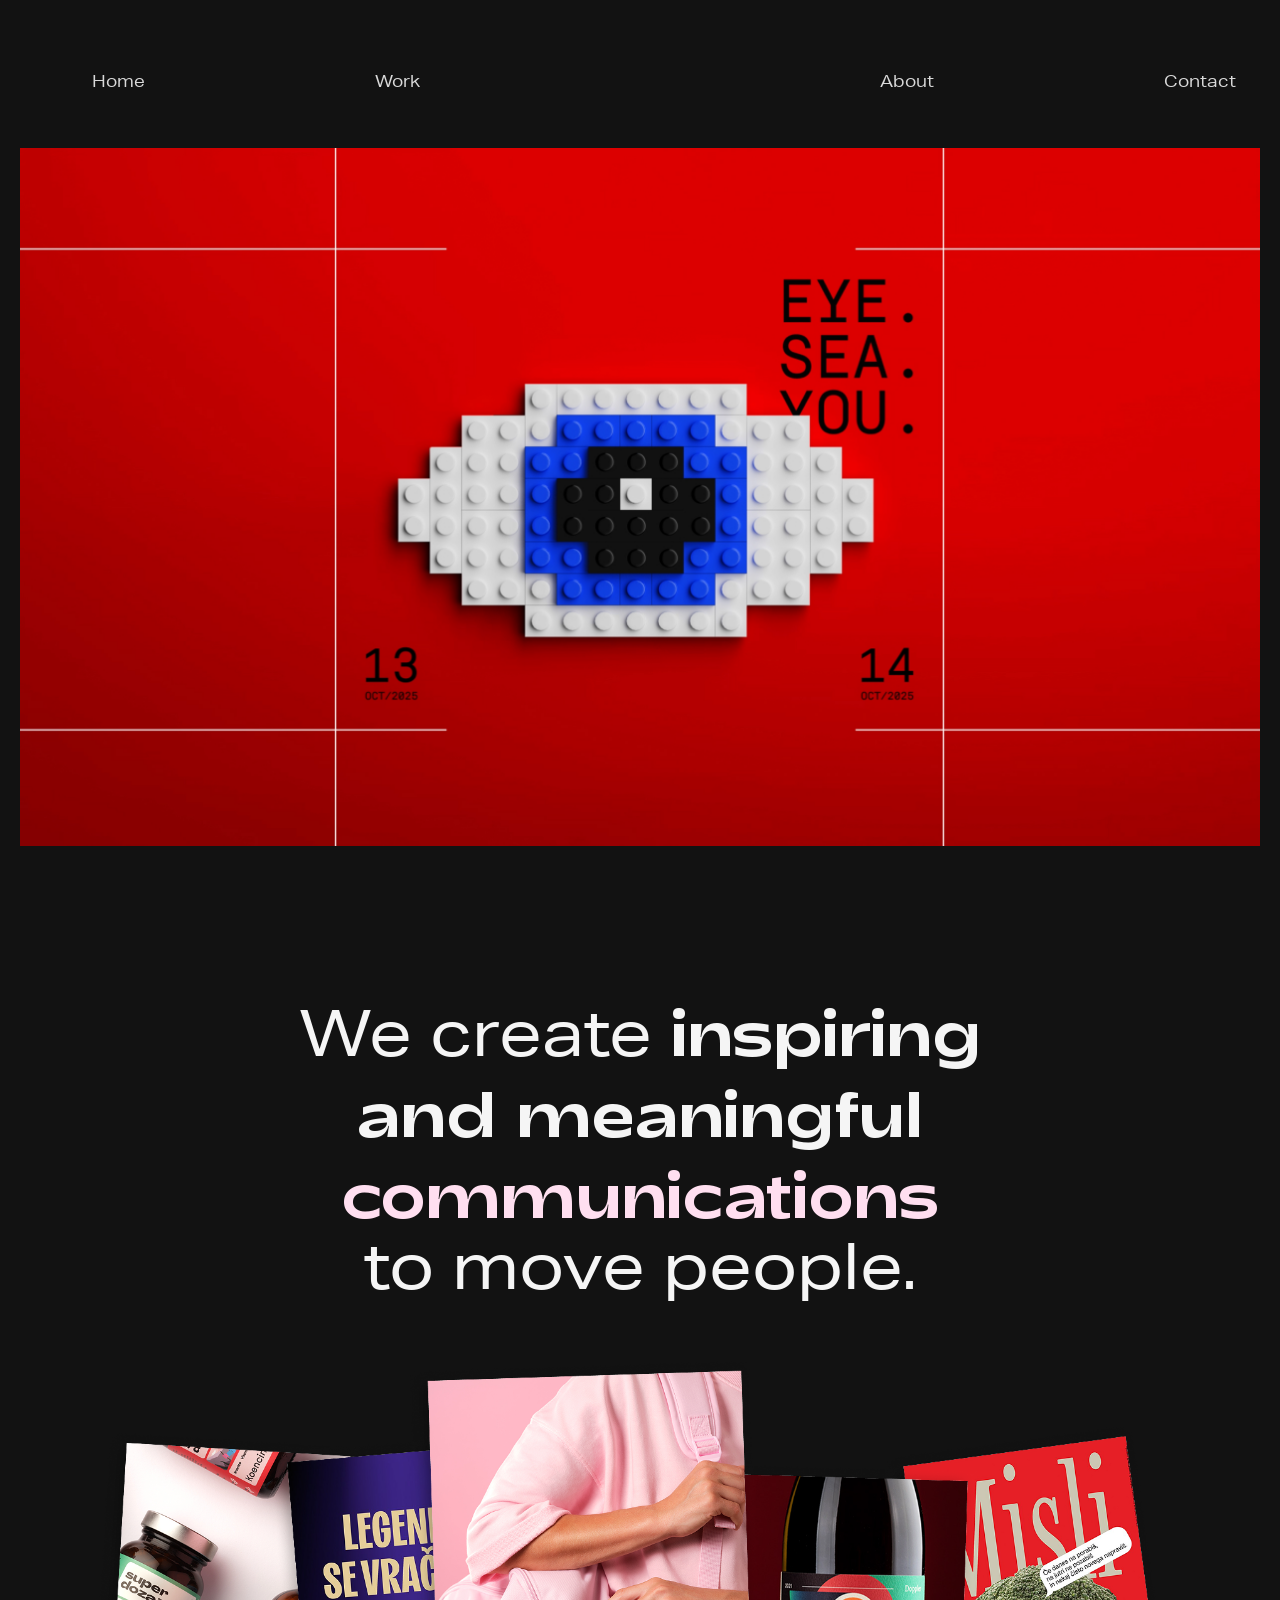
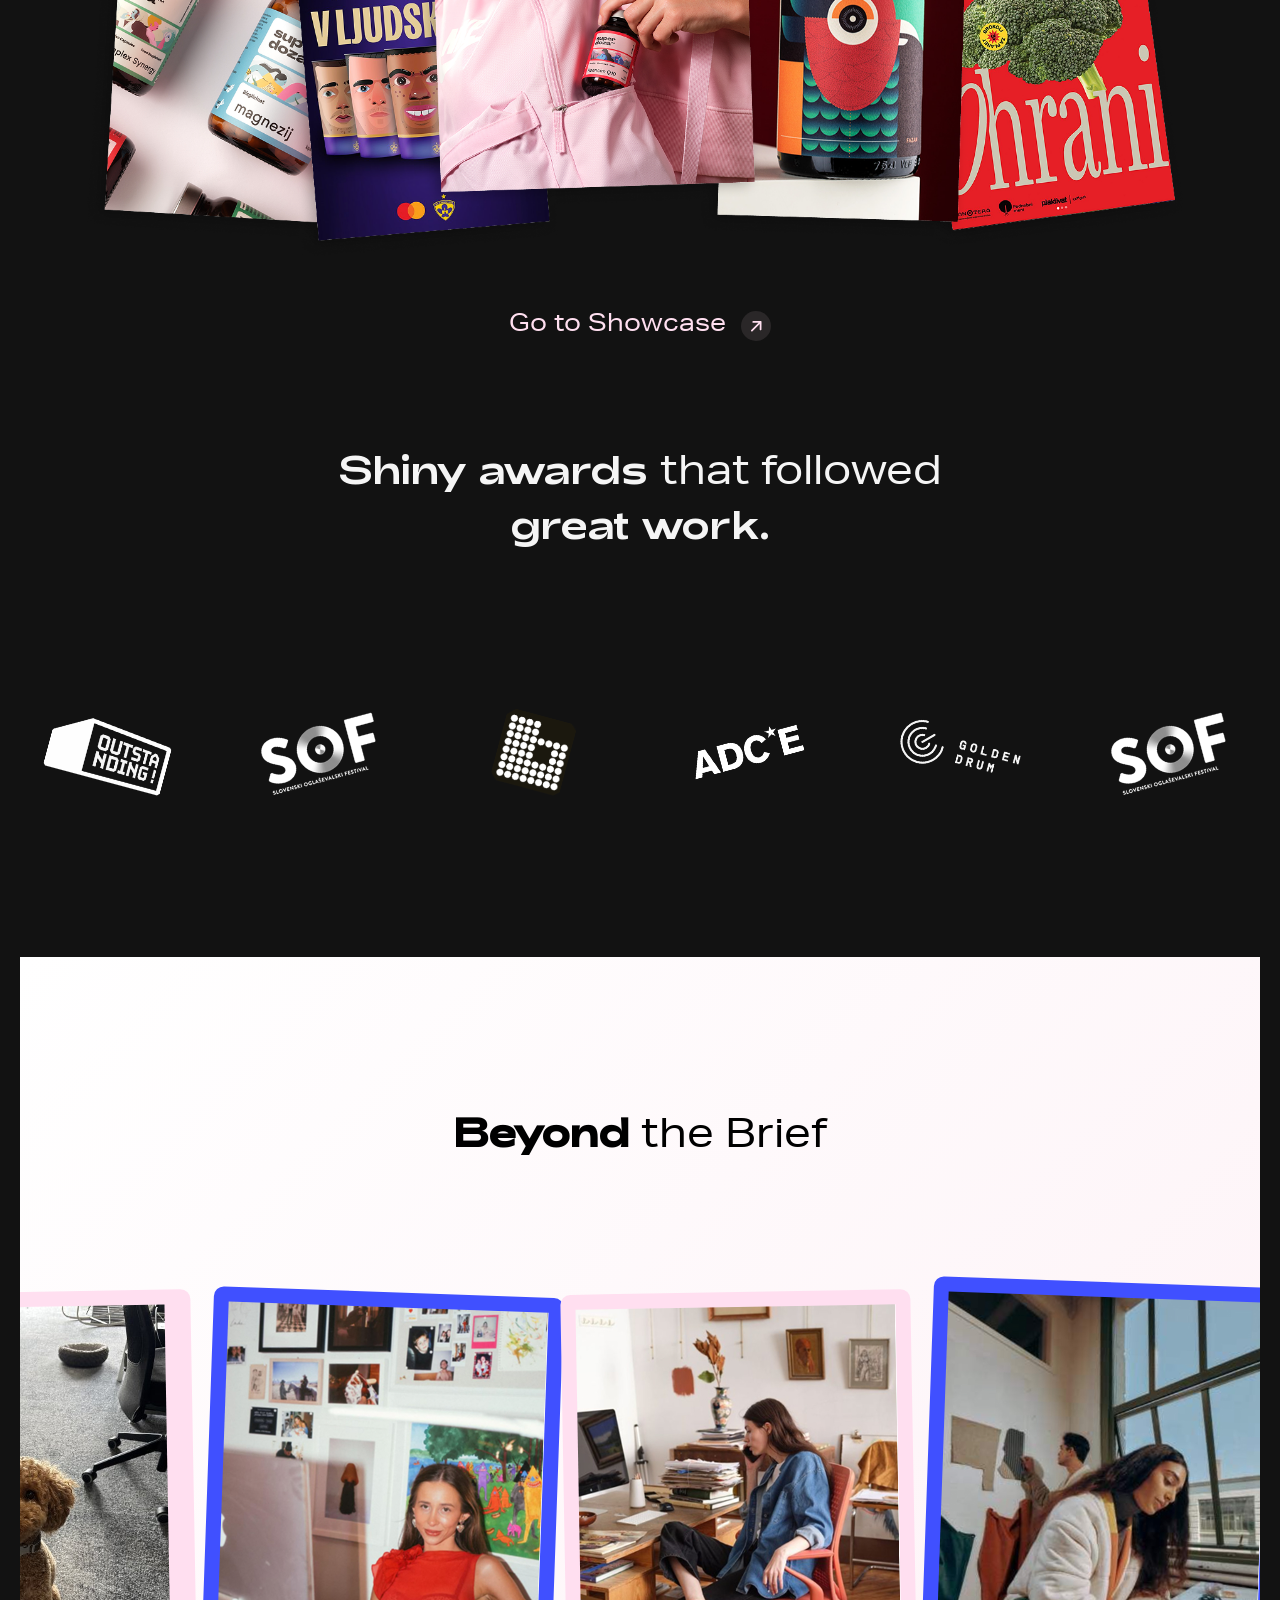
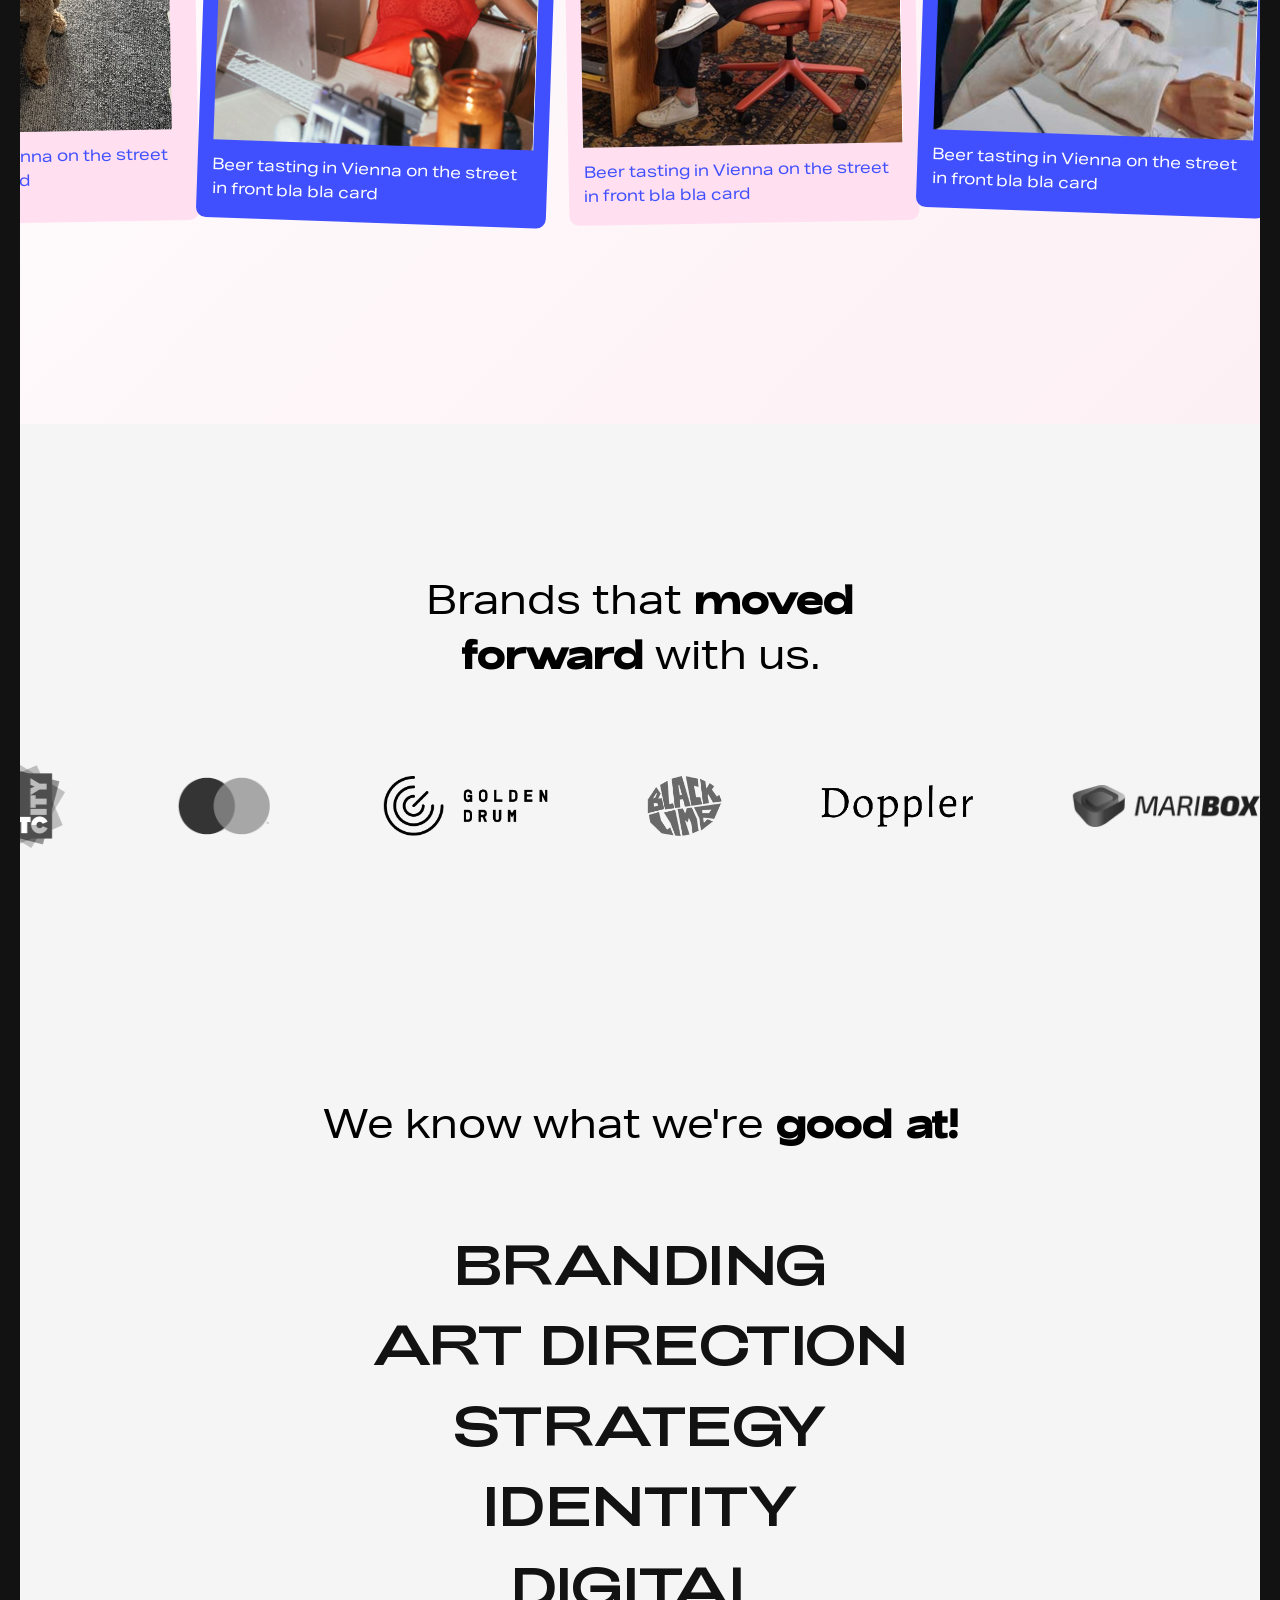
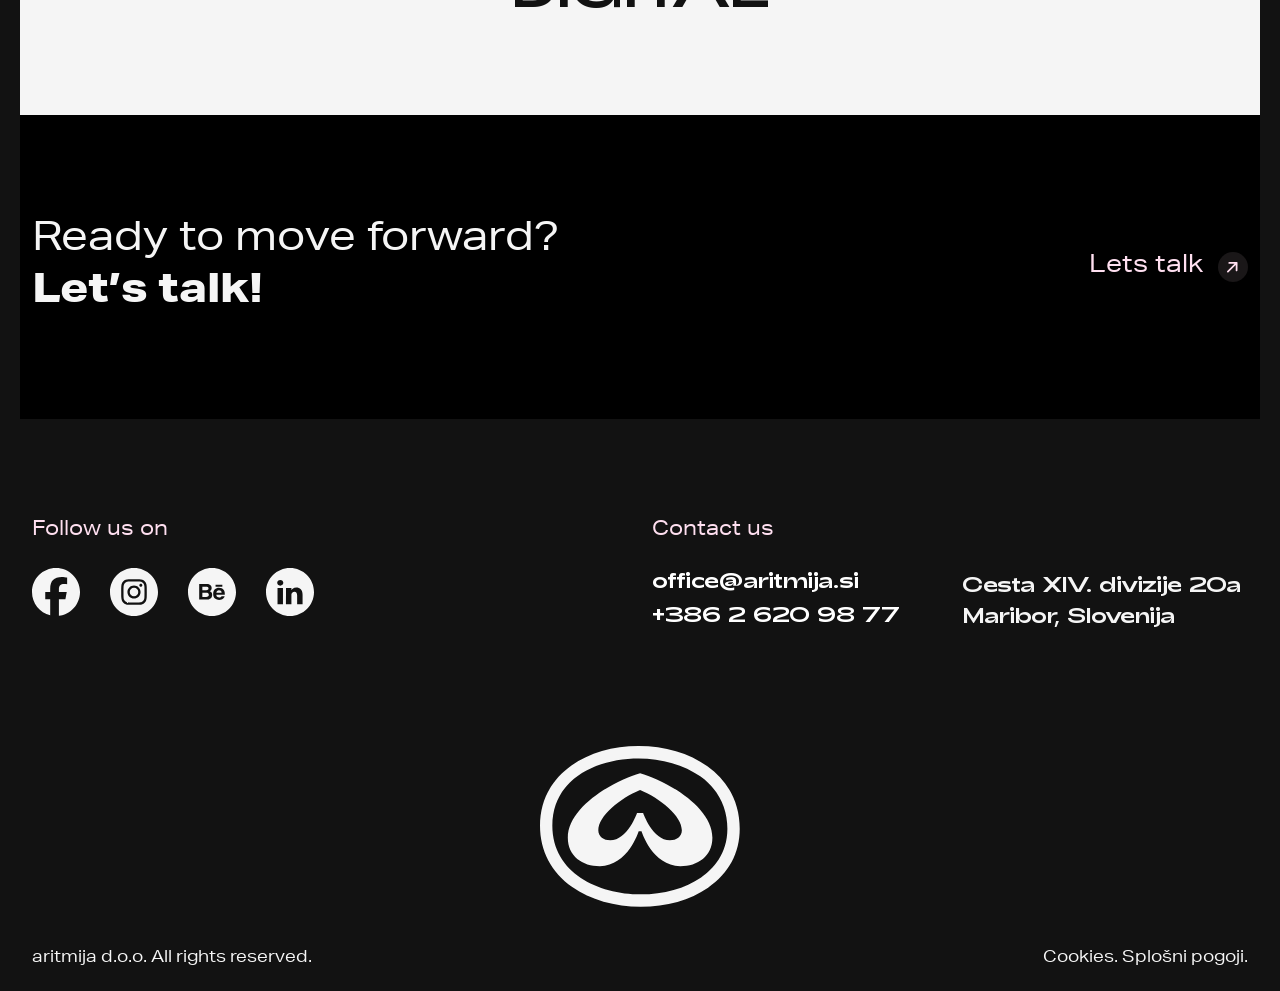
==== index.html @ e8bbe5b7 "Add files via upload" ====
<!doctype html>
<html lang="en">
  <head>
    <!-- Required meta tags -->
    <meta charset="utf-8" />
    <meta name="viewport" content="width=device-width, initial-scale=1" />
    <link rel="stylesheet" href="assets/css/bootstrap.min.css" />
    <link rel="stylesheet" href="assets/css/style.css" />
    <link rel="stylesheet" href="assets/css/responsive.css" />
    <title>Home</title>
  </head>
  <body>
   
    <!------ Header Area Start ----->
    <header>
        <div class="container-fluid">
            <div class="row">
              <div class="col-lg-12">
                <nav class="header-wrapper">
                  <a href="index.html">Home</a>
                  <a href="work.html">Work</a>
                  <div class="site-logo">
                    <a href="index.html"><img src="assets/img/logo.svg" alt=""></a>
                  </div>
                  <a href="about.html">About</a>
                  <a href="contact.html">Contact</a>
                </nav>
              </div>
            </div>
        </div>
    </header>
    <!------ Header Area End ----->

    <!------ Hero Area Start ----->
    <section class="hero-area">
      <div class="video-hero">
        <img src="assets/img/bg-1.jpg" alt="">
      </div>
    </section>
    <!------ Hero Area End ----->


    <!------ Showcase Area Start ----->
    <section class="showcase-area">
      <div class="container">
        <div class="row">
          <div class="col-lg-12">
            <div class="section-title showcase-title">
                <h2>We create <b>inspiring and meaningful <br> <span>communications </span> <br> </b>  to move people.</h2>
            </div>
          </div>
        </div>
      </div>
      <div class="showcase-slider">
        <div class="slider-wrap">
          <img src="assets/img/dummy-img.png" alt="">
        </div>
      </div>
      <div class="container">
        <div class="row">
          <div class="col-lg-12">
            <div class="btn-wrapper">
              <a href="#" class="common-btn">Go to Showcase <span><img src="assets/img/arrow.svg" alt=""></span></a>
            </div>
          </div>
          <div class="col-lg-12">
            <div class="bottom-title">
               <h4>Shiny awards <span>that followed </span><br> great work.</h4>
            </div>
            <div class="awards-wrap">
              <img src="assets/img/b-w-1.png" alt="">
              <img src="assets/img/b-w-2.png" alt="">
              <img src="assets/img/b-w-3.png" alt="">
              <img src="assets/img/b-w-4.png" alt="">
              <img src="assets/img/b-w-6.png" alt="">
              <img src="assets/img/b-w-2.png" alt="">
            </div>
          </div>
        </div>
      </div>
    </section>
    <!------ Showcase Area End ----->


    <!------ Brief Area Start ----->
    <section class="brief-area">
      <div class="container">
        <div class="row">
          <div class="col-lg-12 text-center">
              <div class="brief-title">
                <h2><b>Beyond</b> the Brief</h2>
              </div>
          </div>
        </div>
      </div>
      <div class="team-slider">
        <div class="team-track">
          <div class="team-card">
            <div class="card-thumb">
              <img src="assets/img/team-1.jpg" alt="">
            </div>
            <div class="team-info">
              <span>Beer tasting in Vienna on the street in front bla bla card</span>
            </div>
          </div>
          <div class="team-card">
            <div class="card-thumb">
              <img src="assets/img/team-2.jpg" alt="">
            </div>
            <div class="team-info">
              <span>Beer tasting in Vienna on the street in front bla bla card</span>
            </div>
          </div>
          <div class="team-card">
            <div class="card-thumb">
              <img src="assets/img/team-3.jpg" alt="">
            </div>
            <div class="team-info">
              <span>Beer tasting in Vienna on the street in front bla bla card</span>
            </div>
          </div>
          <div class="team-card">
            <div class="card-thumb">
              <img src="assets/img/team-5.jpg" alt="">
            </div>
            <div class="team-info">
              <span>Beer tasting in Vienna on the street in front bla bla card</span>
            </div>
          </div>
          <div class="team-card">
            <div class="card-thumb">
              <img src="assets/img/team-6.jpg" alt="">
            </div>
            <div class="team-info">
              <span>Beer tasting in Vienna on the street in front bla bla card</span>
            </div>
          </div>
          <div class="team-card">
            <div class="card-thumb">
              <img src="assets/img/team-7.jpg" alt="">
            </div>
            <div class="team-info">
              <span>Beer tasting in Vienna on the street in front bla bla card</span>
            </div>
          </div>
        </div>
      </div>
    </section>
    <!------ Brief Area End ----->


    <!------ Brand Slider Area Start ----->
    <section class="brand-slider-area">
      <div class="container">
        <div class="row justify-content-center">
          <div class="col-lg-5 text-center">
            <div class="brief-title">
              <h2>Brands that <b>moved forward</b> with us. </h2>
            </div>
          </div>
        </div>
      </div>
      <div class="infinite-slider">
        <div class="slider-track">
          
          <div class="brand-logo logo-squre"><img src="assets/img/brand-1.png" alt=""></div>
          <div class="brand-logo logo-squre"><img src="assets/img/brand-2.png" alt=""></div>
          <div class="brand-logo"><img src="assets/img/brand-3.png" alt=""></div>
          <div class="brand-logo"><img src="assets/img/brand-4.png" alt=""></div>
          <div class="brand-logo min-h"><img src="assets/img/brand-5.png" alt=""></div>
          <div class="brand-logo min-h"><img src="assets/img/brand-6.png" alt=""></div>
          <div class="brand-logo max-h"><img src="assets/img/brand-7.png" alt=""></div>
      
        </div>
      </div>
    </section>
    <!------ Brand Slider Area End ----->


    <!------ Branding Area Start ----->
    <section class="branding-area">
      <div class="container">
        <div class="row">
          <div class="col-lg-12 text-center">
            <div class="brief-title">
              <h2>We know what we're <b>good at!</b></h2>
            </div>
          </div>
          <div class="col-lg-12">
            <div class="branding-wrapper">
              <div class="branding-list">
                <h2 data-img="assets/img/portfolio-1.jpg">BRANDING</h2>
                <h2 data-img="assets/img/portfolio-2.jpg">ART DIRECTION</h2>
                <h2 data-img="assets/img/portfolio-3.jpg">STRATEGY</h2>
                <h2 data-img="assets/img/portfolio-4.jpg">IDENTITY</h2>
                <h2 data-img="assets/img/portfolio-5.jpg">DIGITAL</h2>
              </div>
            
              <div class="hover-image">
                <img src="" alt="">
              </div>
            </div>
          </div>
        </div>
      </div>
    </section>
    <!------ Branding Area End ----->


    <!------ CTA Area Start ----->
    <section class="cta-area">
      <div class="container">
        <div class="row align-items-center">
          <div class="col-lg-8 col-md-7">
            <div class="cta-content">
              <h2>Ready to move forward? <br> <span>Let’s talk!</span></h2>
            </div>
          </div>
          <div class="col-lg-4 col-md-5">
            <div class="cta-btn">
              <a href="#" class="common-btn">Lets talk <span><img src="assets/img/arrow.svg" alt=""></span></a>
            </div>
          </div>
        </div>
      </div>
    </section>
    <!------ CTA Area End ----->



    <!------ Footer Area Start ----->
    <footer>
      <div class="container">
        <div class="row">
          <div class="col-lg-6 col-md-6">
            <div class="social-links">
              <h4>Follow us on</h4>
              <ul>
                <li><a href="#"><img src="assets/img/fb.svg" alt=""></a></li>
                <li><a href="#"><img src="assets/img/Instagram.svg" alt=""></a></li>
                <li><a href="#"><img src="assets/img/Behance.svg" alt=""></a></li>
                <li><a href="#"><img src="assets/img/Linkedin.svg" alt=""></a></li>
              </ul>
            </div>
          </div>
          <div class="col-lg-6 col-md-6">
            <div class="row">
              <h4>Contact us</h4>
              <div class="col-lg-6 col-md-6">
                <div class="widget-links">
                  <div class="footer-info">
                    <ul>
                      <li><a href="mailto:office@aritmija.si">office@aritmija.si</a></li>
                      <li><a href="tell: +386 2 620 98 77">+386 2 620 98 77 </a></li>
                    </ul>
                  </div>
                </div>
              </div>
              <div class="col-lg-6 col-md-6">
                <div class="widget-links">
                  <div class="footer-info">
                    <p>Cesta XIV. divizije 20a Maribor, Slovenija</p>
                  </div>
                </div>
              </div>
            </div>
          </div>
        </div>
        <div class="row">
          <div class="col-lg-12">
            <div class="footer-love">
              <img src="assets/img/love.svg" alt="">
            </div>
          </div>
        </div>
        <div class="row">
          <div class="col-lg-12">
            <div class="copyright-wrap">
              <p>aritmija d.o.o. All rights reserved.</p>
              <p>Cookies. Splošni pogoji.</p>
            </div>
          </div>
        </div>
      </div>
    </footer>
    <!------ Footer Area End ----->



   


    <!-- Bootstrap Bundle with Popper -->
    <script src="assets/js/jquery.min.js"></script>
    <script src="assets/js/Popper.js"></script>
    <script src="https://cdnjs.cloudflare.com/ajax/libs/gsap/3.12.5/gsap.min.js"></script>
    <script src="https://cdn.jsdelivr.net/npm/gsap@3/dist/Draggable.min.js"></script>
    <script src="assets/js/bootstrap.min.js"></script>
    <script src="assets/js/main.js"></script>

    <script>
   


    </script>

    
  </body>
</html>
---- assets/css/style.css ----
@font-face {
    font-family: 'Adieu-Regular';
    src: url(../fonts/Adieu-Regular.ttf);
}
@font-face {
    font-family: 'Aktiv-Grotesk-Ex';
    src: url(../fonts/Aktiv-Grotesk-Ex.ttf);
    font-weight: 400;
}
@font-face {
    font-family: 'Aktiv-Grotesk-Ex-Bold';
    src: url(../fonts/Aktiv-Grotesk-Ex-XBold.ttf);
}


/* Base CSS */
a:focus {
    outline: 0 solid
}

img {
    max-width: 100%;
    height: auto;
}

h1,
h2,
h3,
h4,
h5,
h6 {
    margin: 0 0 15px;
    color: #F5F5F5;
}


body {
    color: #F5F5F5;
    font-weight: 400;
    background-color: #121212;
    font-family: 'Aktiv-Grotesk-Ex';
    padding: 0 20px;
}

.selector-for-some-widget {
    box-sizing: content-box;
}

a:hover {
    text-decoration: none;
}
ul{
    margin: 0;
    padding: 0;
}
a, button, input, textarea{
    outline: none !important;
    text-decoration: none;
}

.container{
    max-width: 1250px;
}



/*------------ Header Area Start  ----------*/

header {
    padding-top: 70px;
    padding-bottom: 50px;
}
.header-wrapper {
    padding: 0 30px;
    display: flex;
    justify-content: space-between;
    align-items: center;
    gap: 170px;
}
.site-logo a {
    display: inline-block;
}
.header-wrapper a {
    text-decoration: none;
    transition: .3s;
    font-size: 16px;
    color: #D9D9D9;
    display: inline-block;
    padding: 2px 30px;
}
.header-wrapper a:hover{
    color: #4050FF;
}

/*------------ Header Area End  ----------*/




/*------------ Hero Area Start  ----------*/
.hero-area .container{
    padding: 0px;
}

/*------------ Header Area End  ----------*/





/*------------ Showcase Area Start  ----------*/

.showcase-area {
    display: inline-block;
    width: 100%;
    height: auto;
    padding-top: 150px;
    padding-bottom: 150px;
    transition: .3s;
}
.card-wrapper {
    position: relative;
    width: 100%;
    height: 400px;
    overflow: hidden;
}
.card {
    position: absolute;
    top: 50%;
    left: 50%;
    transform: translate(-50%, -50%) rotate(0deg);
    width: 260px;
    border-radius: 16px;
    overflow: hidden;
    box-shadow: 0 20px 40px rgba(0,0,0,0.4);
}
.card img {
    width: 100%;
    display: block;
}
.section-title {
    text-align: center;
    margin-bottom: 50px;
}
.section-title h2 {
    font-size: 64px;
    line-height: 110%;
    font-weight: normal;
}
.section-title h2 span {
    color: #FFDFF0;
}
.section-title h2 b {
    font-weight: unset;
    font-family: 'Adieu-Regular';
}
.showcase-title{
    max-width: 700px;
    margin: 0 auto;
    margin-bottom: 50px;
}
.bottom-title {
    text-align: center;
}

.bottom-title h4 {
    font-size: 40px;
    font-family: 'Adieu-Regular';
}
.bottom-title h4 span{
    font-family: 'Aktiv-Grotesk-Ex';
    
}
.bottom-title{
    margin-top: 100px;
}
.common-btn {
    display: inline-flex;
    align-items: center;
    justify-content: center;
    gap: 0 15px;
    color: #FFDFF0;
    font-size: 24px;
    transition: .3s;
    text-decoration: none;
    font-family: 'Aktiv-Grotesk-Ex';
    justify-content: center;
}
.common-btn:hover{
    color: #fff
}
.common-btn span {
    width: 30px;
    height: 30px;
    display: flex;
    border-radius: 100%;
    align-items: center;
    justify-content: center;
    background-color: rgba(255, 223, 240, 0.1);

}
.btn-wrapper {
    display: flex;
    align-items: center;
    justify-content: center;
}
.slider-wrap {
    max-width: 1120px;
    margin: 0 auto;
}
.showcase-slider {
    margin-bottom: 50px;
}


/*------------ Showcase Area End  ----------*/







/*------------ Brief Area Start  ----------*/
.brief-area{
    padding: 150px 0;
    background: linear-gradient(135deg, #ffffff 0%, #fdf0f5 100%);
    overflow: hidden;
}
.brief-title{
    margin-bottom: 80px;
}
.brief-title h2 {
    font-size: 40px;
    color: #000;
}
.brief-title h2 b{
    font-family: 'Adieu-Regular';
}

/*------------ Brief Area End  ----------*/





/*------------ Brand Area Start  ----------*/
.brand-slider-area {
    padding: 150px 0;
    background: #F5F5F5;
}
.infinite-slider {
    overflow: hidden;
    width: 100%;
}
.slider-track {
    display: flex;
    width: max-content;
    align-items: center;
    justify-content: center;
}
.brand-logo {
    flex: 0 0 auto;
    padding: 0 50px;
    justify-content: center;
}
.brand-logo img {
    max-height: 60px;
    display: block;
    filter: grayscale(100%) brightness(1);
}
.min-h img{
    max-height: 42px;
}
.max-h img{
    max-height: 70px;
}

.logo-squre img{
    max-height: 84px;
}

/*------------ Brand Area End  ----------*/




/*------------ CTA Area Start  ----------*/
.cta-area{
    padding: 100px 0;
    background-color: #000000;
}
.cta-area .container{
    max-width: 1250px;
}
.cta-btn {
    text-align: end;
}
.cta-content h2 {
    margin: 0;
    font-size: 40px;
    line-height: 130%;
}
.cta-content h2 span {
    font-family: 'Aktiv-Grotesk-Ex-Bold';
}
/*------------ CTA Area End  ----------*/



/*------------ Footer Area Start  ----------*/
footer {
    padding-top: 100px;
    padding-bottom: 20px;
}
footer h4 {
    font-size: 20px;
    color: #FFDFF0;
    display: block;
    margin-bottom: 25px;
}
.social-links ul {
    margin: 0;
    padding: 0;
    list-style: none;
    display: flex;
    align-items: center;
    gap: 30px;
}

.social-links ul li img {
    width: 48px;
    transition: .3s;
}

.social-links li a:hover img {
    transform: scale(1.1);
}
.footer-info ul {
    margin: 0;
    padding: 0;
    list-style: none;
}

.footer-info ul li {
    display: block;
    margin-bottom: 5px;
}

.footer-info ul li a {
    color: #fff;
    font-size: 22px;
    font-family: 'Adieu-Regular';
    line-height: 100%;
}
.footer-info p {
    font-size: 22px;
    line-height: 140%;
    font-family: 'Adieu-Regular';
}
.footer-love {
    margin-top: 100px;
    margin-bottom: 20px;
    text-align: center;
}
.footer-love img {
    width: 200px;
}

.copyright-wrap {
    display: flex;
    justify-content: space-between;
    align-items: center;
    gap: 24px;
    padding-top: 20px;
}

.copyright-wrap p {
    margin: 0;
    font-size: 16px;
    color: #F5F5F5;
    font-family: 'Aktiv-Grotesk-Ex';
}
/*------------ Footer Area End  ----------*/


/*------------ Projects Area Start  ----------*/
.projects-area {
    background: #000;
    padding-bottom: 100px;
    padding-top: 50px;
}
.single-project {
    margin-bottom: 30px;
}
.project-info h2 {
    font-size: 40px;
    margin: 0;
}
.project-info {
    margin-bottom: 50px;
}
.subtitle {
    text-align: right;
}
.client-info h4 {
    color: #FFDFF0;
    font-size: 16px;
    letter-spacing: .2px;
    line-height: 110%;
    margin-bottom: 5px;
}
.client-info{
    margin-bottom: 20px;
}
.project-details h4 {
    color: #FFDFF0;
    font-size: 16px;
    letter-spacing: .2px;
    line-height: 110%;
    margin-bottom: 10px;
}
.project-details p {
    margin-bottom: 8px;
    line-height: 100%;
    color: #F5F5F5;
}
.description-text p {
    line-height: 130%;
    color: #F5F5F5;
}
.project-content {
    padding-top: 50px;
    padding-bottom: 70px;
}
/*------------ Projects Area End  ----------*/





/*------------ Portfolio Area Start  ----------*/
.portfolio-area {
    padding: 100px 0;
    background: #000;
}
.portfolio-title {
    max-width: 830px;
    margin: 0 auto;
    text-align: center;
    margin-bottom: 60px;
}
.portfolio-title h2 {
    font-size: 40px;
    line-height: 130%;
    font-family: 'Adieu-Regular';
}
.portfolio-title .description {
    max-width: 640px;
    margin: 0 auto;
}
.portfolio-title .description p {
    font-size: 20px;
}
.portfolio-filter {
    display: flex;
    align-items: center;
    justify-content: center;
    gap: 25px;
}

.portfolio-filter button {
    border: 1px solid #F5F5F5;
    transition: .3s;
    border-radius: 60px;
    background: transparent;
    color: #F5F5F5;
    display: inline-block;
    padding: 10px 20px;
    font-size: 20px;
    line-height: 120%;
    padding-bottom: 12px;
    cursor: pointer;
}

.portfolio-filter button:hover{
    background-color: #4050FF;
    border-color: #4050FF;
}
.portfolio-filter button.active{
    background-color: #4050FF;
    border-color: #4050FF;
}


.portfolio-projects {
    display: grid;
    grid-template-columns: repeat(2, 1fr);
    gap: 0 50px;
}
.project-card {
    margin-top: 100px;
}
.portfolio-info {
    margin-top: 25px;
    display: flex;
    align-items: center;
    justify-content: space-between;
    gap: 20px;
}
.portfolio-info h4 {
    font-size: 24px;
    margin: 0;
    line-height: 110%;
    font-family: 'Adieu-Regular';
}
.portfolio-info span {
    font-size: 20px;
}

.project-card img {
    max-height: 680px;
    object-fit: cover;
    transition: .3s;
    position: relative;
    top: 0;
}
.project-card:hover img{
    top: -10px;
}

.project-card {
    transition: all 0.4s ease;
    opacity: 1;
    transform: scale(1);
  }
  
  .project-card.hide {
    opacity: 0;
    transform: scale(0.8);
    pointer-events: none;
    position: absolute;
  }
  
  .portfolio-projects {
    position: relative;
  }


  .project-card.hide {
    opacity: 0;
    transform: scale(0.8);
    pointer-events: none;
    width: 0;
    height: 0;
    margin: 0;
    padding: 0;
    overflow: hidden;
  }
  .project-card {
    will-change: transform, opacity;
  }

  .terms-area {
    padding-top: 60px;
    padding-bottom: 100px;
    background: linear-gradient(135deg, #f8f9fa 10%, #fef2f4 100%);
    color: #000;
}
.content-block h2 {
    font-size: 40px;
    color: #000;
    line-height: 130%;
    font-family: 'Adieu-Regular';
    margin-bottom: 20px;
}
.content-block h4 {
    color: #000;
    font-size: 20px;
    font-family: 'Adieu-Regular';
}
.terms-content {
    max-width: 800px;
    margin: 0 auto;
}
.content-block {
    margin-bottom: 30px;
}
/*------------ Portfolio Area End  ----------*/




/*------------ Contact Area Start  ----------*/
.contact-area{
    padding: 100px 0;
    background: linear-gradient(135deg, #f8f9fa 10%, #fef2f4 100%);
}
.contact-wrapper {
    max-width: 700px;
    margin: 0 auto;
}
.contact-title {
    text-align: center;
    margin-bottom: 60px;
}
.contact-title h2 {
    color: #000;
    font-size: 40px;
    line-height: 130%;
    font-family: 'Adieu-Regular';
}
.contact-title p {
    font-size: 20px;
    color: #000;
}
.single-item {
    width: 100%;
    margin-bottom: 25px;
}
.single-item input {
    height: 60px;
    padding: 10px 0;
    border: none;
    border-bottom: 1px solid #4050FF;
    background: transparent;
    width: 100%;
    color: #000;
}
.single-item input::placeholder{
    color: #747474;
    opacity: 1;
}

.single-item textarea {
    height: 60px;
    padding: 10px 0;
    border: none;
    border-bottom: 1px solid #4050FF;
    background: transparent;
    width: 100%;
    color: #000;
}
.single-item textarea::placeholder{
    color: #747474;
    opacity: 1;
}
.btn__primary{
    display: inline-flex;
    justify-content: center;
    align-items: center;
    gap: 0 15px;
    border: none;
    background: transparent;
    font-size: 20px;
    color: #4050FF;
}
.btn__primary span {
    width: 34px;
    height: 34px;
    display: inline-flex;
    align-items: center;
    justify-content: center;
    background: #E6E2F6;
    border-radius: 100%;
    transition: .3s;
    transform: rotate(0deg);
    font-family: 'Aktiv-Grotesk-Ex';
}
.btn__primary img {
    position: relative;
    top: 1px;
    width: 12px;
}
.btn__primary:hover span{
    transform: rotate(45deg);
}
.submit-btn{
    margin-top: 70px;
    text-align: center;
}
.contact-note-area {
    padding: 50px 0;
    background: #2B35FF;
    text-align: center;
}
.note-text h2 {
    font-size: 40px;
    line-height: 130%;
    font-family: 'Adieu-Regular';
    font-weight: normal;
}
.note-text  {
    max-width: 750px;
    margin: 0 auto;
}
.back-home {
    text-align: center;
}
/*------------ Contact Area End  ----------*/




/*------------ About Area End  ----------*/
.about-area {
    background: #f5f5f5;
    padding: 100px 0;
    overflow: hidden;
}
.about-title-wrap {
    max-width: 700px;
    margin: 0 auto;
    margin-bottom: 50px;
}
.about-title-wrap h2 {
    color: #000;
    font-size: 40px;
    line-height: 130%;
}
.about-title-wrap h2 span{
    color: #FF3AD1;
}
.team-slider {
    display: flex;
    width: max-content;
    cursor: grab;
    padding: 50px 0;
}
.card-thumb img {
    min-height: 425px;
    object-fit: cover;
}
.team-card {
    padding: 15px;
    border-radius: 10px;
    background: #FFDFF0;
    position: relative;
    max-width: 350px;
    transform: rotate(-1deg);
}
.team-info {
    display: flex;
    align-items: center;
    justify-content: space-between;
    gap: 0 16px;
    margin-top: 15px;
}

.team-info h4 {
    color: #4050FF;
    font-size: 24px;
    margin: 0;
}

.team-info span {
    color: #4050FF;
    font-size: 16px;
    margin: 0;
}
.team-card:nth-child(even) {
    background: #4050FF;
    transform: rotate(2deg);

}
.team-card:nth-child(even) .team-info h4 {
    color: #fff;
}
.team-card:nth-child(even) .team-info span {
    color: #fff;
}
.team-card:nth-child(4) {
    position: relative;
    top: -10px;
}

.team-slider {
    display: flex;
    width: max-content;
    cursor: grab;
  }
  
  .team-track {
    display: flex;
    gap: 0 10px;
  }
  
  section.working-together-area {
    background: #060606;
    padding: 100px 0;
}
.together-content .common-btn {
    margin-top: 40px;
}
.together-content {
    padding-left: 35px;
}
.creative-area {
    padding: 100px 0;
    background: #4050FF;
    text-align: center;
}
.creative-area h2 {
    margin: 0;
    display: inline-flex;
    justify-content: center;
    gap: 50px;
    font-size: 40px;
}
.creative-area h2 span{
    font-family: 'Adieu-Regular';
}

  
  .ct-heading {
    display: flex;
    align-items: center;
    gap: 12px;
  }
  
  .ct-viewport {
    height: 1.2em; /* shows only one line */
    overflow: hidden;
    position: relative;
  }
  
  .ct-vertical {
    display: flex;
    flex-direction: column;
  }
  
  .ct-vertical span {
    height: 1.2em;
    display: flex;
    align-items: center;
  }

.brand-area-two{
    background: #FFFFFF;
    background: linear-gradient(100deg,rgba(255, 255, 255, 1) 0%, rgba(251, 224, 238, 1) 100%);
    padding: 120px 0;
}



/*------- Inspiration Area Start -------*/
.inspiration-area {
    position: relative;
    transition: .3s;
    background-color: #FFFFFF;
    padding: 100px 0;
}
.inspiration-title h2 {
    text-align: center;
    color: #000;
    font-size: 40px;
    line-height: 130%;
    display: inline-block;
    z-index: 0;
    position: relative;
}
.inspiration-title h2 b{
    font-family: 'Adieu-Regular';
}
.inspiration-title {
    text-align: center;
    position: absolute;
    display: inline-block;
    left: 50%;
    top: 50%;
    transform: translate(-50%, -50%);
    z-index: 0;
}
.inspiration-wrapper{
    max-width: 1400px;
    height: 1060px;
    position: relative;
    margin: 0 auto;
}



.flip-card {
    width: 300px;
    height:360px;
    perspective: 1000px;
    cursor: pointer;
    position: absolute;
    z-index: 1;
    left: 50%;
    top: 50%;
    transform: translate(-50%, -50%);
    transition: .3s ease;
  }
  
  .flip-card-inner {
    width: 100%;
    height: 100%;
    transition: transform 0.6s;
    transform-style: preserve-3d;
    position: relative;
  }
  
  .flip-card.active .flip-card-inner {
    transform: rotateY(180deg);
  }
  
  .flip-card-front,
  .flip-card-back {
    position: absolute;
    width: 100%;
    height: 100%;
    backface-visibility: hidden;
    border-radius: 15px;
    overflow: hidden;
  }
  .flip-card-front{
    background-color: #4050FF;
    padding: 15px;
    border-radius: 15px;
  }
  /* Front */
  .flip-card-front img {
    width: 100%;
    height: 100%;
    object-fit: cover;
    border-radius: 15px;
  }
  
  /* Back */
  .flip-card-back {
    background: #4050FF;
    color: #fff;
    transform: rotateY(180deg);
    display: flex;
    align-items: center;
    justify-content: center;
    text-align: center;
    padding: 30px;
    flex-direction: column;
  }
  .flip-card-back p {
    font-size: 20px;
    line-height: 140%;
    margin: 0;
    font-family: 'Adieu-Regular';
}
.flip-card.card__1 {
    transform: translate(-50%, -50%) rotate(-14deg);
    left: 29%;
    top: 42%;
    z-index: 3;
}
.flip-card.card__2 {
    transform: translate(-50%, -50%) rotate(-14deg);
    left: 43%;
    top: 54%;
    z-index: 3;
}
.flip-card.card__3 {
    transform: translate(-50%, -50%) rotate(-29deg);
    left: 38%;
    top: 65%;
    z-index: 1;
}
.flip-card.card__4 {
    top: 30%;
    transform: translate(-50%, -50%) rotate(-12deg);
    left: 43%;
}
.flip-card.card__5 {
    top: 67%;
    transform: translate(-50%, -50%) rotate(15deg);
    left: 58%;
}
.flip-card.card__6 {
    transform: translate(-50%, -50%) rotate(11deg);
    left: unset;
    right: 17%;
    top: 35%;
    z-index: 0;
}

.flip-card.card__7 {
    transform: translate(-50%, -50%) rotate(20deg);
    left: unset;
    right: 5%;
    top: 48%;
    z-index: 3;
}
.flip-card.card__8 {
    transform: translate(-50%, -50%) rotate(41deg);
    left: unset;
    right: 20%;
    top: 61%;
    z-index: 1;
}


.inspiration-area:hover .flip-card.card__1 {
    left: 16%;
    top: 25%;
    transform: translate(-50%, -50%) rotate(6deg);
}
.inspiration-area:hover .flip-card.card__2 {
    left: 20%;
    top: 50%;
    transform: translate(-50%, -50%) rotate(-2deg);
}

.inspiration-area:hover .flip-card.card__3 {
    transform: translate(-50%, -50%) rotate(-29deg);
    left: 18%;
    top: 75%;
}
.inspiration-area:hover .flip-card.card__4 {
    left: 48%;
    top: 16%;
    transform: translate(-50%, -50%) rotate(10deg);
}
.inspiration-area:hover .flip-card.card__5 {
    top: 84%;
    transform: translate(-50%, -50%) rotate(-15deg);
    left: 55%;
}
.inspiration-area:hover .flip-card.card__6 {
    transform: translate(-50%, -50%) rotate(-6deg);
    left: unset;
    right: 3%;
    top: 25%;
}
.inspiration-area:hover .flip-card.card__7 {
    transform: translate(-50%, -50%) rotate(3deg);
    left: unset;
    right: -8%;
    top: 55%;
}
.inspiration-area:hover .flip-card.card__8 {
    transform: translate(-50%, -50%) rotate(10deg);
    left: unset;
    right: 2%;
    top: 86%;
}




.card__normal .flip-card-front{
    background-color: #FFDFF0;
}
.card__normal .flip-card-back{
    background-color: #FFDFF0;
}
.card__normal .flip-card-back{
    color: #4050FF;
}
/*------- Inspiration Area End -------*/


.awards-wrap {
    display: grid;
    align-items: center;
    grid-template-columns: repeat(6, 1fr);
    gap: 30px 60px;
    justify-items: center;
    text-align: center;
    margin-top: 150px;
}
.awards-wrap img {
    max-height: 110px;
    transition: .3s;
}
.awards-wrap img:nth-child(odd) {
    transform: rotate(15deg);
}
.awards-wrap img:nth-child(even) {
    transform: rotate(-15deg);
}




  .branding-section {
    text-align: center;
    padding: 100px 20px;
    position: relative;
  }
  
  .subtitle {
    margin-bottom: 40px;
    color: #555;
  }
  
  .branding-list h2 {
    font-size: 40px;
    margin: 10px 0;
    cursor: pointer;
    transition: color 0.3s;
  }
  
  .branding-list h2:hover {
    color: #4c5cff;
  }
  
  /* Floating image */
  .hover-image {
    position: fixed;
    top: 0;
    left: 0;
    pointer-events: none;
    transform: translate(-50%, -50%);
    z-index: 999;
    opacity: 0;
    transition: opacity 0.2s ease;
  }
  
  .hover-image img {
    width: 440px;
    height: 300px;
    object-fit: cover;
    border-radius: 6px;
  }

  .branding-area {
    padding: 100px 0;
    position: relative;
    background: #f5f5f5;
}
.branding-area {
    padding: 100px 0;
    position: relative;
    background: #f5f5f5;
}
.branding-wrapper {
    display: flex;
    justify-content: center;
}
.branding-list {
    text-align: center;
    display: inline-flex;
    flex-direction: column;
    gap: 20px;
}

.branding-list h2 {
    font-size: 55px;
    color: #121212;
    line-height: 110%;
    font-family: 'Adieu-Regular';
    display: inline-block;
    margin: 0;
    padding: 0 80px;
    letter-spacing: .5px;
}
.branding-super-wrapper h2 {
    font-size: 64px;
    color: #4050FF;
    text-align: center;
}
.branding-area-two .branding-list{
    gap: 40px 0;
    position: relative;
}
.with-btn {
    position: relative;
}
.faling-btn {
    position: absolute;
    bottom: 0;
    left: 0;
    width: 620px;
    display: flex;
    justify-content: space-between;
    gap: 0 20px;
    z-index: 9;
}
.with-btn a {
    display: inline-block;
    padding: 8px 14px;
    border: 1px solid #4050FF;
    border-radius: 50px;
    font-size: 14px;
    position: relative;
    transition: .3s;
    color: #4050FF;
    background-color: #F5F5F5;
}
.with-btn a:hover{
    background-color: #4050FF;
    color: #fff;
}






.stack-section {
    height: 500vh; /* This controls the "length" of the scroll animation */
    background: #111;
  }
  
  .stack-container {
    position: sticky;
    top: 0;
    height: 100vh;
    display: flex;
    align-items: center;
    justify-content: center;
    overflow: hidden;
  }
  
  .card {
    position: absolute;
    width: 300px;
    height: 450px;
    will-change: transform;
    /* Add slight rotation like your screenshot */
  }
  
  .card img {
    width: 100%;
    height: 100%;
    object-fit: cover;
    border-radius: 8px;
    box-shadow: 0 20px 50px rgba(0,0,0,0.5);
  }
---- assets/css/responsive.css ----
/* XL Device :1200px. */
@media (min-width: 1200px) and (max-width: 1449px) {
 




}




@media (min-width: 1200px) and (max-width: 1300px) {





}







/* LG Device :992px. */
@media (min-width: 992px) and (max-width: 1200px) {





}
 





/* LG Device 768px. */
@media (min-width: 768px) and (max-width: 991px) {





}




/* SM Small Device :320px. */
@media only screen and (max-width: 767px) {
  



}










/* SM Small Device :550px. */
@media only screen and (min-width: 576px) and (max-width: 767px) {

    
 
}
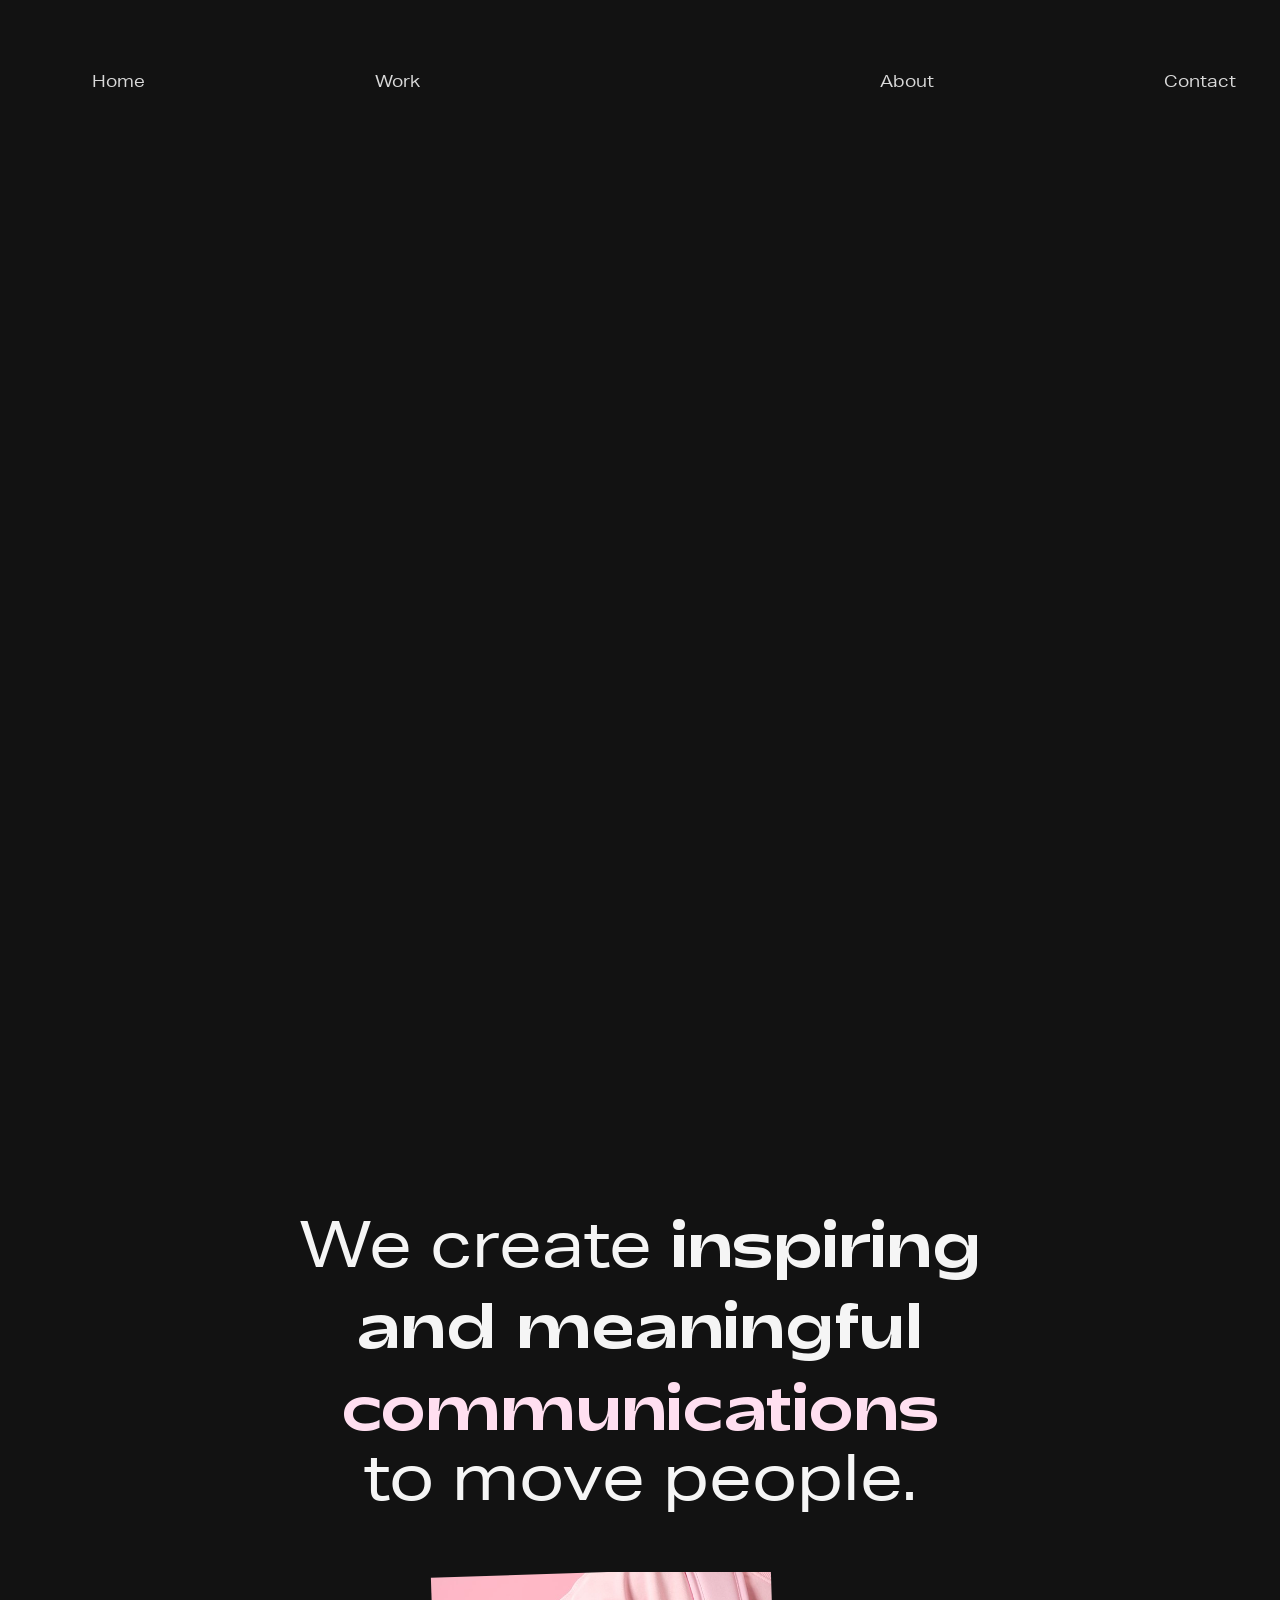
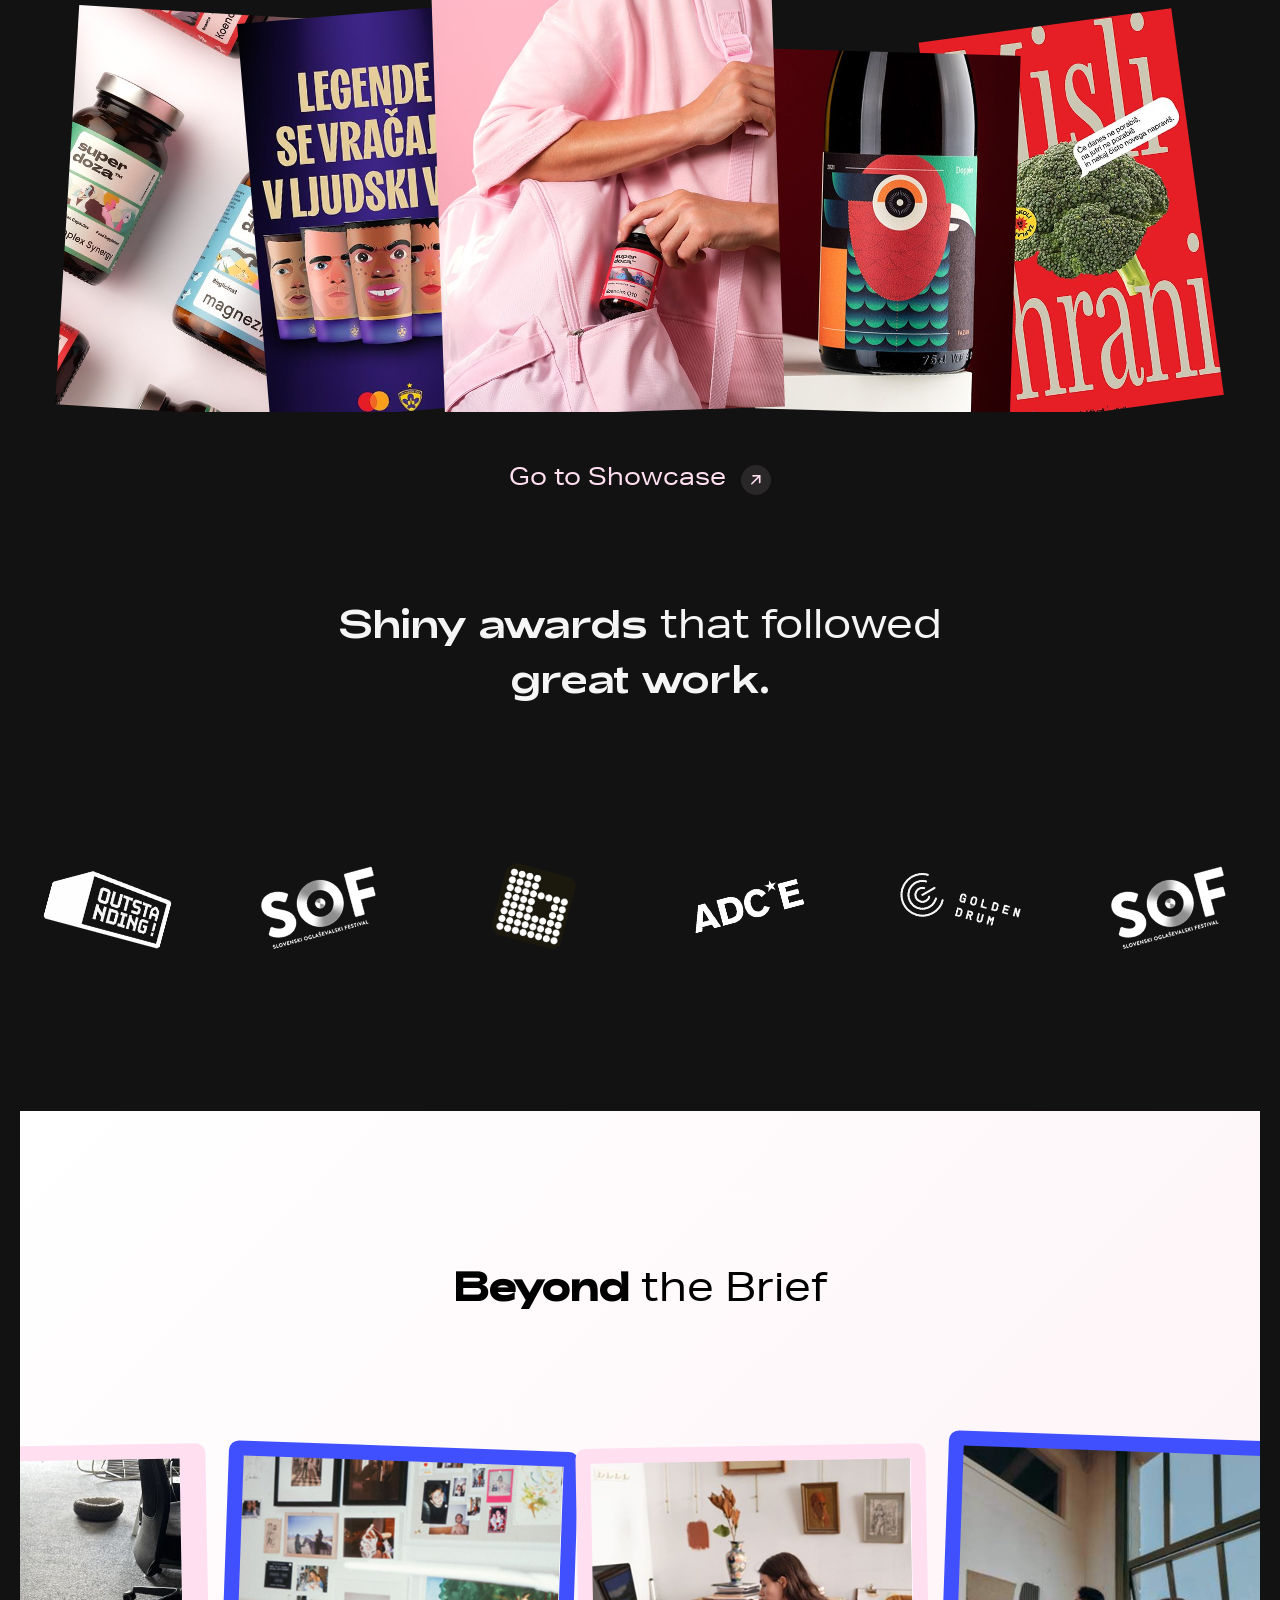
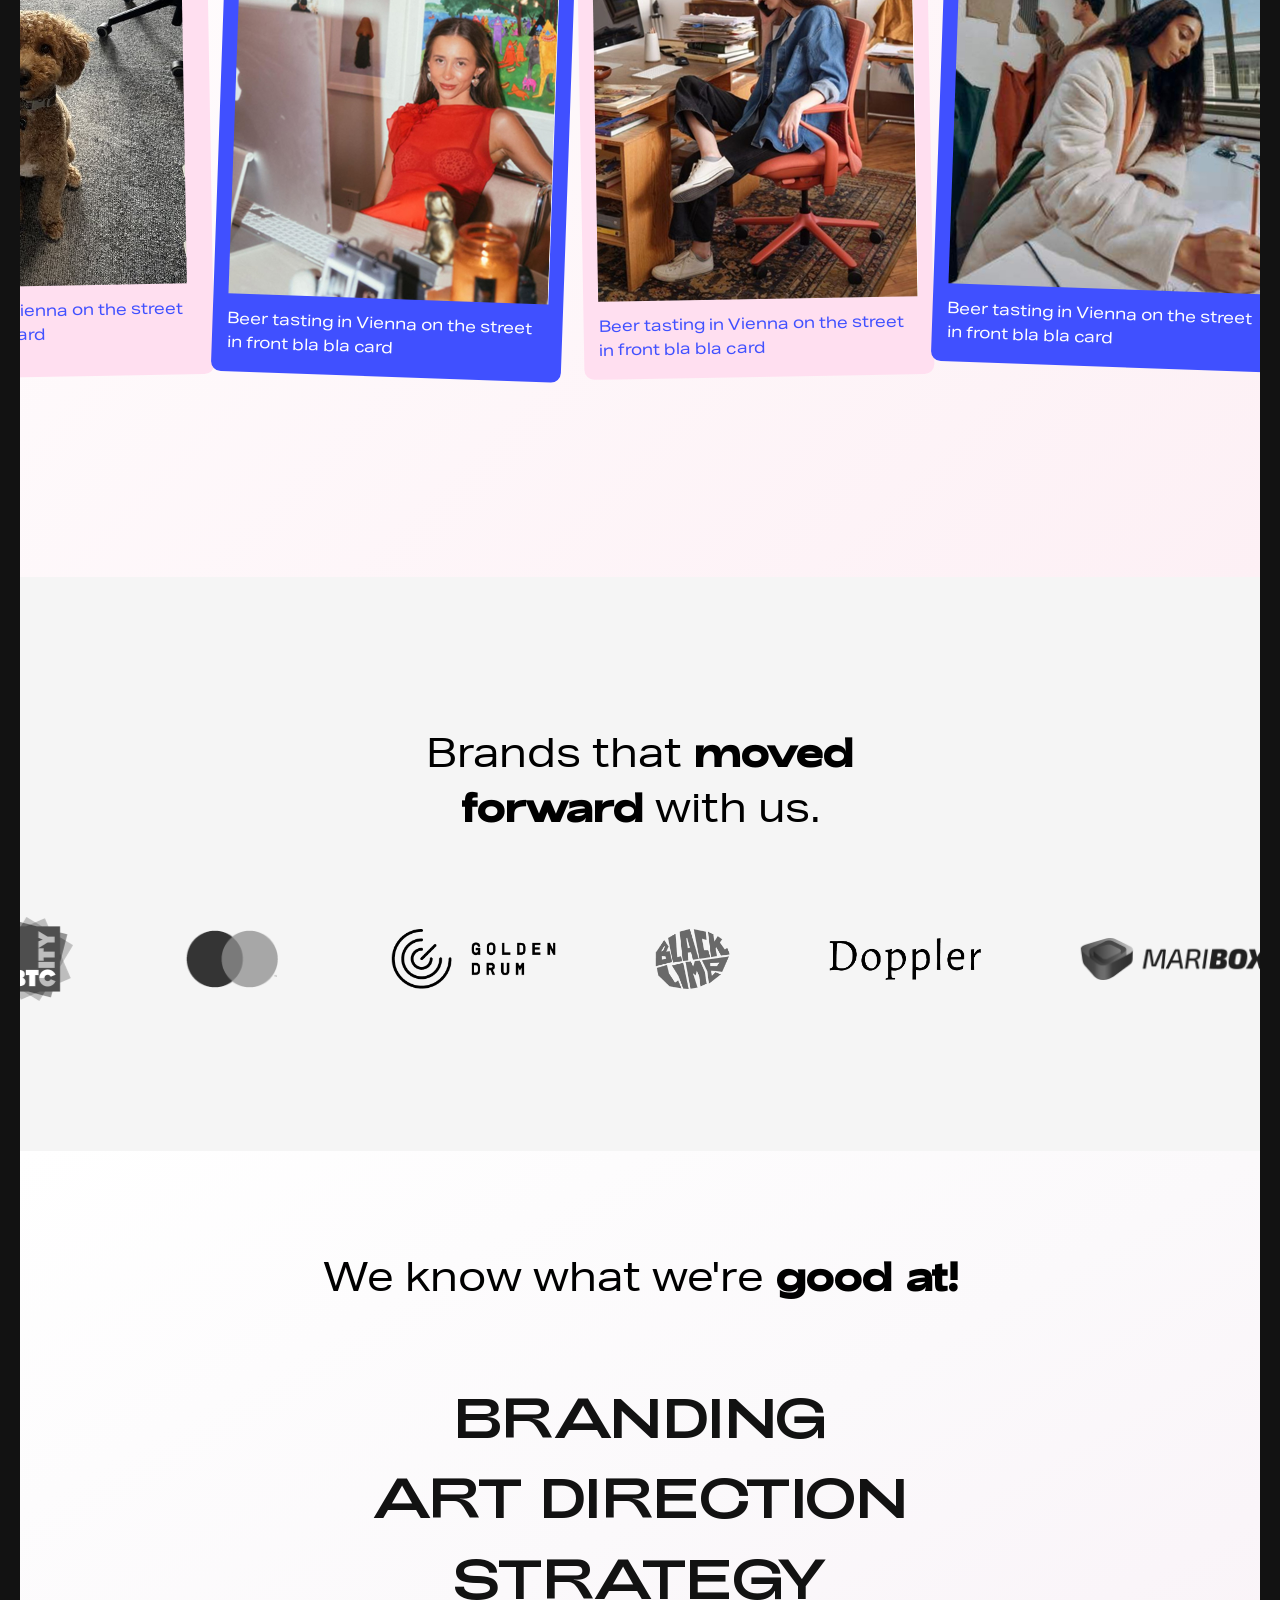
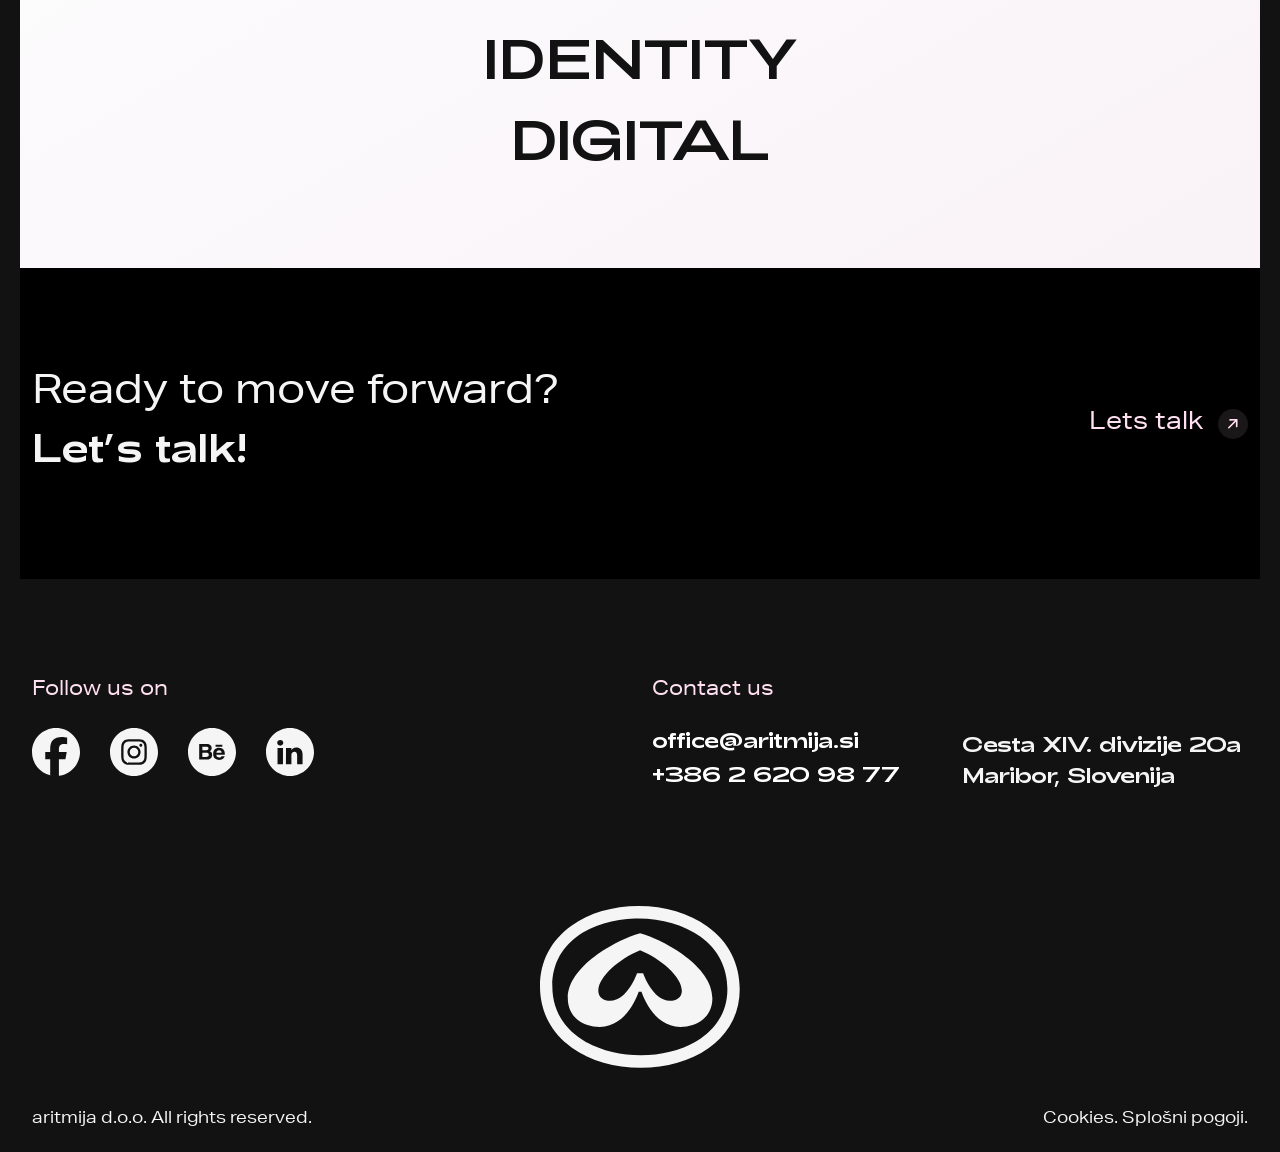
==== commit 45575252: "Add files via upload" ====
--- a/index.html
+++ b/index.html
@@ -34,7 +34,9 @@
     <!------ Hero Area Start ----->
     <section class="hero-area">
       <div class="video-hero">
-        <img src="assets/img/bg-1.jpg" alt="">
+        <video class="hero-video" autoplay muted loop playsinline>
+          <source src="assets/video/hero.mp4" type="video/mp4">
+        </video>
       </div>
     </section>
     <!------ Hero Area End ----->
@@ -53,7 +55,21 @@
       </div>
       <div class="showcase-slider">
         <div class="slider-wrap">
-          <img src="assets/img/dummy-img.png" alt="">
+          <div class="showcase-item">
+            <img src="assets/img/show-1.jpg" alt="">
+          </div>
+          <div class="showcase-item">
+            <img src="assets/img/show-2.jpg" alt="">
+          </div>
+          <div class="showcase-item center">
+            <img src="assets/img/show-3.jpg" alt="">
+          </div>
+          <div class="showcase-item">
+            <img src="assets/img/show-4.jpg" alt="">
+          </div>
+          <div class="showcase-item">
+            <img src="assets/img/show-5.jpg" alt="">
+          </div>
         </div>
       </div>
       <div class="container">
@@ -295,15 +311,11 @@
     <script src="assets/js/Popper.js"></script>
     <script src="https://cdnjs.cloudflare.com/ajax/libs/gsap/3.12.5/gsap.min.js"></script>
     <script src="https://cdn.jsdelivr.net/npm/gsap@3/dist/Draggable.min.js"></script>
+    <script src="https://cdnjs.cloudflare.com/ajax/libs/gsap/3.12.5/ScrollTrigger.min.js"></script>
     <script src="assets/js/bootstrap.min.js"></script>
     <script src="assets/js/main.js"></script>
-
-    <script>
-   
-
-
-    </script>
-
-    
+ <script>
+
+</script>
   </body>
 </html>
--- a/assets/css/style.css
+++ b/assets/css/style.css
@@ -102,7 +102,16 @@
 .hero-area .container{
     padding: 0px;
 }
-
+.hero-video {
+    width: 100%;
+    height: 900px;
+    object-fit: cover;
+  }
+  .project-video{
+    height: 700px;
+    object-fit: cover;
+    width: 100%;
+  }
 /*------------ Header Area End  ----------*/
 
 
@@ -198,20 +207,74 @@
     align-items: center;
     justify-content: center;
     background-color: rgba(255, 223, 240, 0.1);
-
+    transition: .3s;
+    transform: rotate(0deg);
+    position: relative;
+
+}
+a.common-btn:hover span {
+    transform: rotate(45deg);
 }
 .btn-wrapper {
     display: flex;
     align-items: center;
     justify-content: center;
 }
-.slider-wrap {
-    max-width: 1120px;
-    margin: 0 auto;
-}
+
 .showcase-slider {
     margin-bottom: 50px;
-}
+    overflow: hidden;
+}
+
+
+.slider-wrap {
+    margin: 0 auto;
+    display: flex;
+    align-items: flex-end;
+    justify-content: center;
+}
+.showcase-item{
+    position: relative;
+    transition: .3s;
+    width: 255px;
+    object-fit: cover;
+    height: 400px;
+    transform-origin: center bottom;
+}
+.showcase-item img {
+    width: 100%;
+    object-fit: cover;
+    height: 100%;
+    position: relative;
+    transition: .3s;
+}
+.showcase-item.center{
+    width: 340px;
+    height: 440px;
+    z-index: 5;
+    transform: rotate(-1.85deg);
+}
+.showcase-item:nth-child(1) {
+    transform: rotate(3.44deg);
+    margin-right: -40px;
+}
+.showcase-item:nth-child(2) {
+    transform: rotate(-4.78deg);
+    margin-right: -80px;
+}
+.showcase-item:nth-child(4) {
+    transform: rotate(1.70deg);
+    margin-left: -30px;
+    z-index: 2;
+    height: 360px;
+}
+.showcase-item:nth-child(5) {
+    transform: rotate(-7.75deg);
+    margin-left: -40px;
+    z-index: 1;
+    height: 390px;
+}
+
 
 
 /*------------ Showcase Area End  ----------*/
@@ -225,7 +288,7 @@
 /*------------ Brief Area Start  ----------*/
 .brief-area{
     padding: 150px 0;
-    background: linear-gradient(135deg, #ffffff 0%, #fdf0f5 100%);
+    background: linear-gradient(100deg, rgba(255, 255, 255, 1) 0%, rgba(251, 224, 238, 1) 100%);background: linear-gradient(135deg, #ffffff 0%, #fdf0f5 100%);
     overflow: hidden;
 }
 .brief-title{
@@ -269,6 +332,11 @@
     max-height: 60px;
     display: block;
     filter: grayscale(100%) brightness(1);
+    transition: .3s;
+    transform: scale(1);
+}
+.brand-logo img:hover {
+    transform: scale(1.2);
 }
 .min-h img{
     max-height: 42px;
@@ -303,7 +371,7 @@
     line-height: 130%;
 }
 .cta-content h2 span {
-    font-family: 'Aktiv-Grotesk-Ex-Bold';
+    font-family: 'Adieu-Regular';
 }
 /*------------ CTA Area End  ----------*/
 
@@ -565,8 +633,8 @@
   .terms-area {
     padding-top: 60px;
     padding-bottom: 100px;
-    background: linear-gradient(135deg, #f8f9fa 10%, #fef2f4 100%);
     color: #000;
+    background-image: linear-gradient(to left top, #fbe0ef, #f7e5f3, #f5e9f5, #f3edf6, #f3f1f6, #f4f3f6, #f5f5f7, #f7f7f7, #f9f9f9, #fbfbfb, #fdfdfd, #ffffff);
 }
 .content-block h2 {
     font-size: 40px;
@@ -595,7 +663,7 @@
 /*------------ Contact Area Start  ----------*/
 .contact-area{
     padding: 100px 0;
-    background: linear-gradient(135deg, #f8f9fa 10%, #fef2f4 100%);
+    background-image: linear-gradient(to left top, #fbe0ef, #f7e5f3, #f5e9f5, #f3edf6, #f3f1f6, #f4f3f6, #f5f5f7, #f7f7f7, #f9f9f9, #fbfbfb, #fdfdfd, #ffffff);
 }
 .contact-wrapper {
     max-width: 700px;
@@ -706,8 +774,10 @@
 /*------------ About Area End  ----------*/
 .about-area {
     background: #f5f5f5;
-    padding: 100px 0;
+    padding-top: 100px;
+    padding-bottom: 30px;
     overflow: hidden;
+    background-image: linear-gradient(to left top, #fae9f2, #f9eff7, #faf5fb, #fcfafe, #ffffff);
 }
 .about-title-wrap {
     max-width: 700px;
@@ -793,6 +863,10 @@
 .together-content .common-btn {
     margin-top: 40px;
 }
+.common-btn span img {
+    position: relative;
+    width: 10px;
+}
 .together-content {
     padding-left: 35px;
 }
@@ -837,11 +911,9 @@
   }
 
 .brand-area-two{
-    background: #FFFFFF;
-    background: linear-gradient(100deg,rgba(255, 255, 255, 1) 0%, rgba(251, 224, 238, 1) 100%);
     padding: 120px 0;
-}
-
+    background-image: linear-gradient(to left top, #faeff5, #f8f1f6, #f6f2f7, #f5f4f6, #f5f5f5);
+}
 
 
 /*------- Inspiration Area Start -------*/
@@ -1089,7 +1161,7 @@
   
   .subtitle {
     margin-bottom: 40px;
-    color: #555;
+    color: #A7A7A7;
   }
   
   .branding-list h2 {
@@ -1125,12 +1197,7 @@
   .branding-area {
     padding: 100px 0;
     position: relative;
-    background: #f5f5f5;
-}
-.branding-area {
-    padding: 100px 0;
-    position: relative;
-    background: #f5f5f5;
+    background-image: linear-gradient(to left top, #f9f2f6, #faf5f9, #fbf9fb, #fdfcfd, #ffffff);
 }
 .branding-wrapper {
     display: flex;
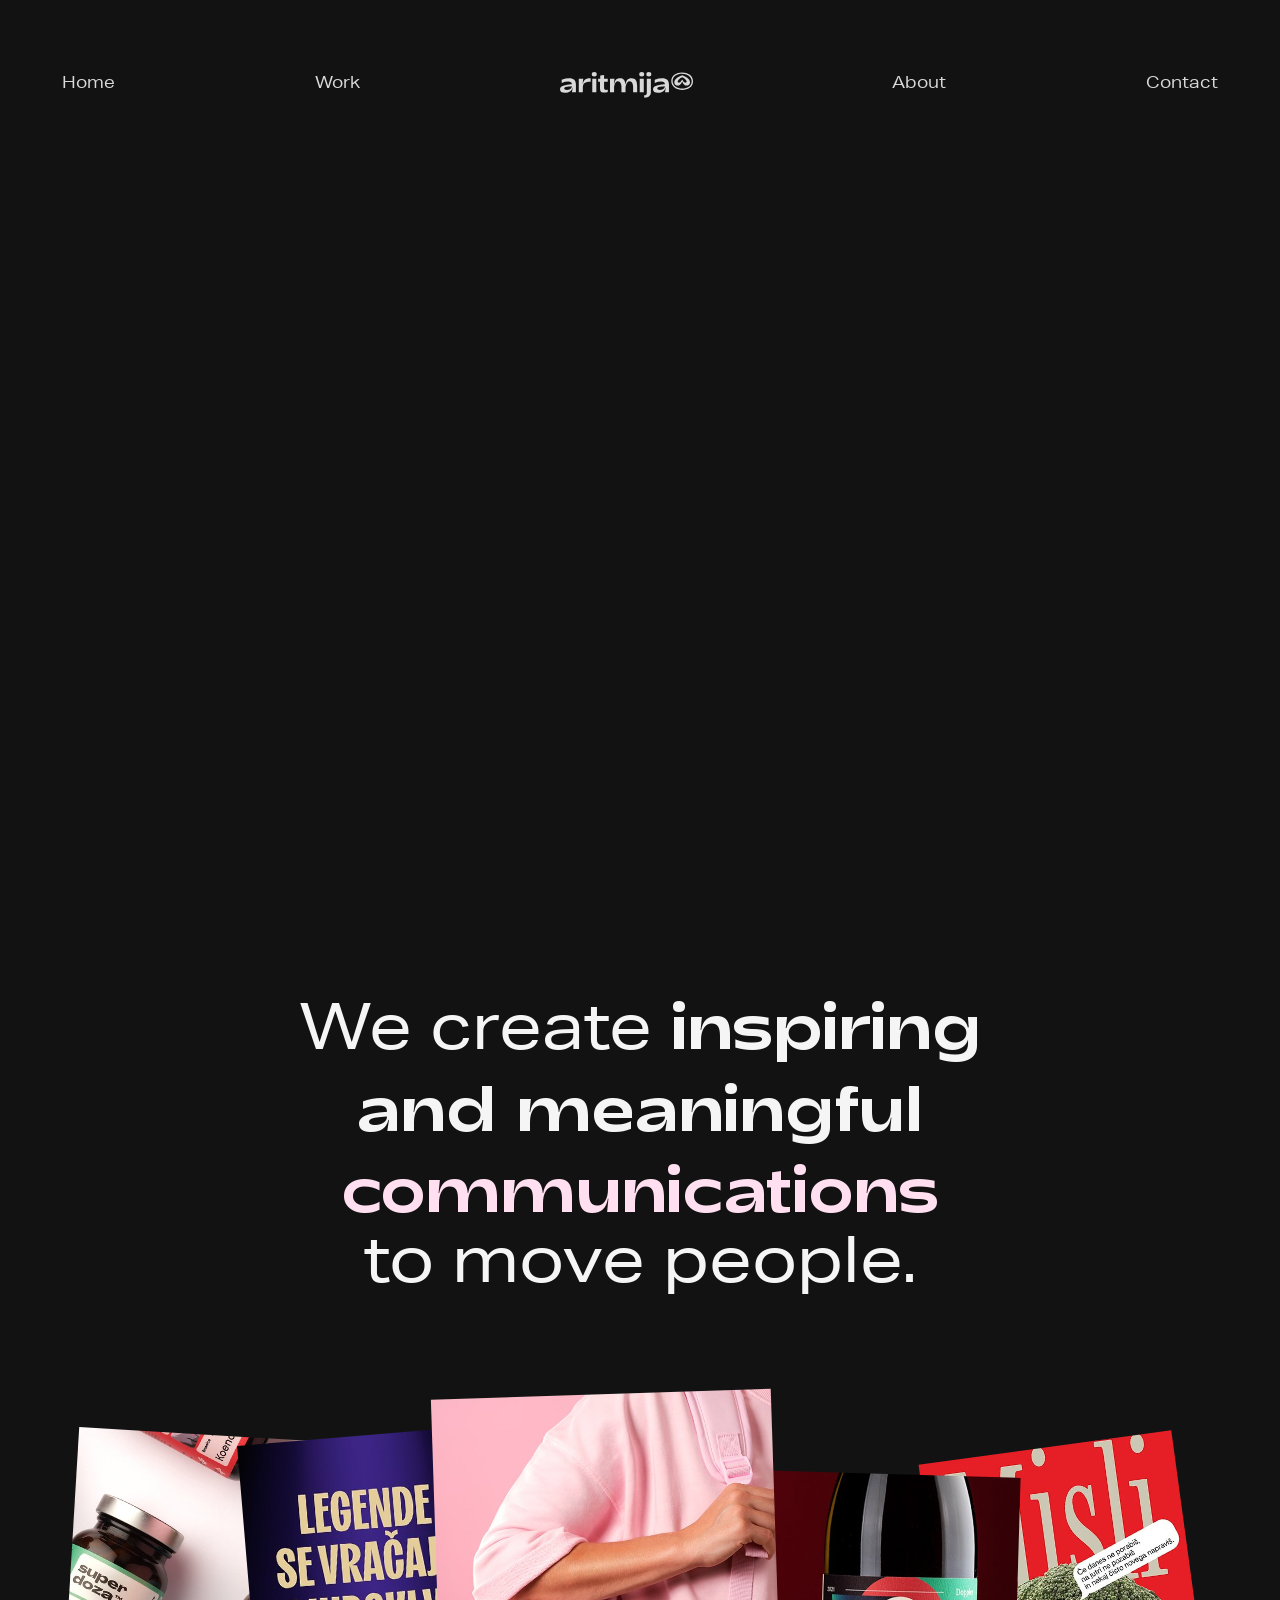
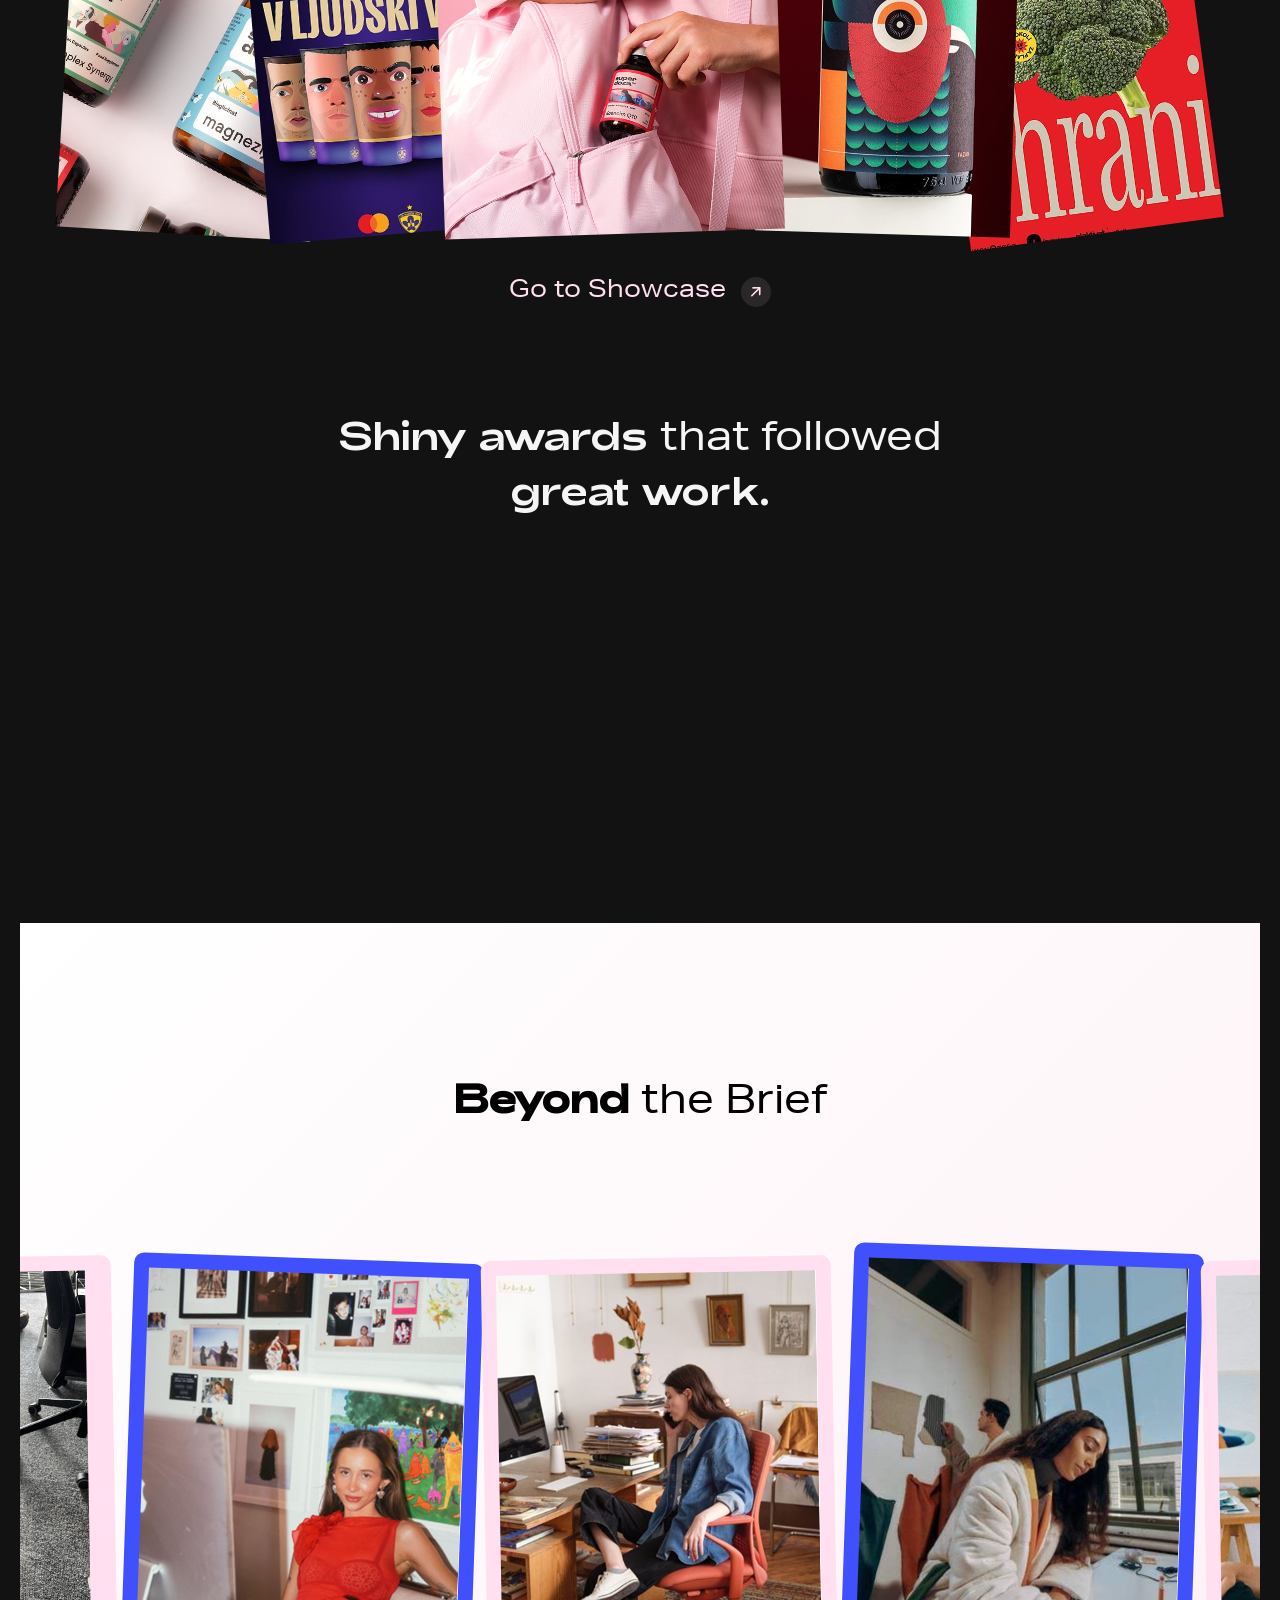
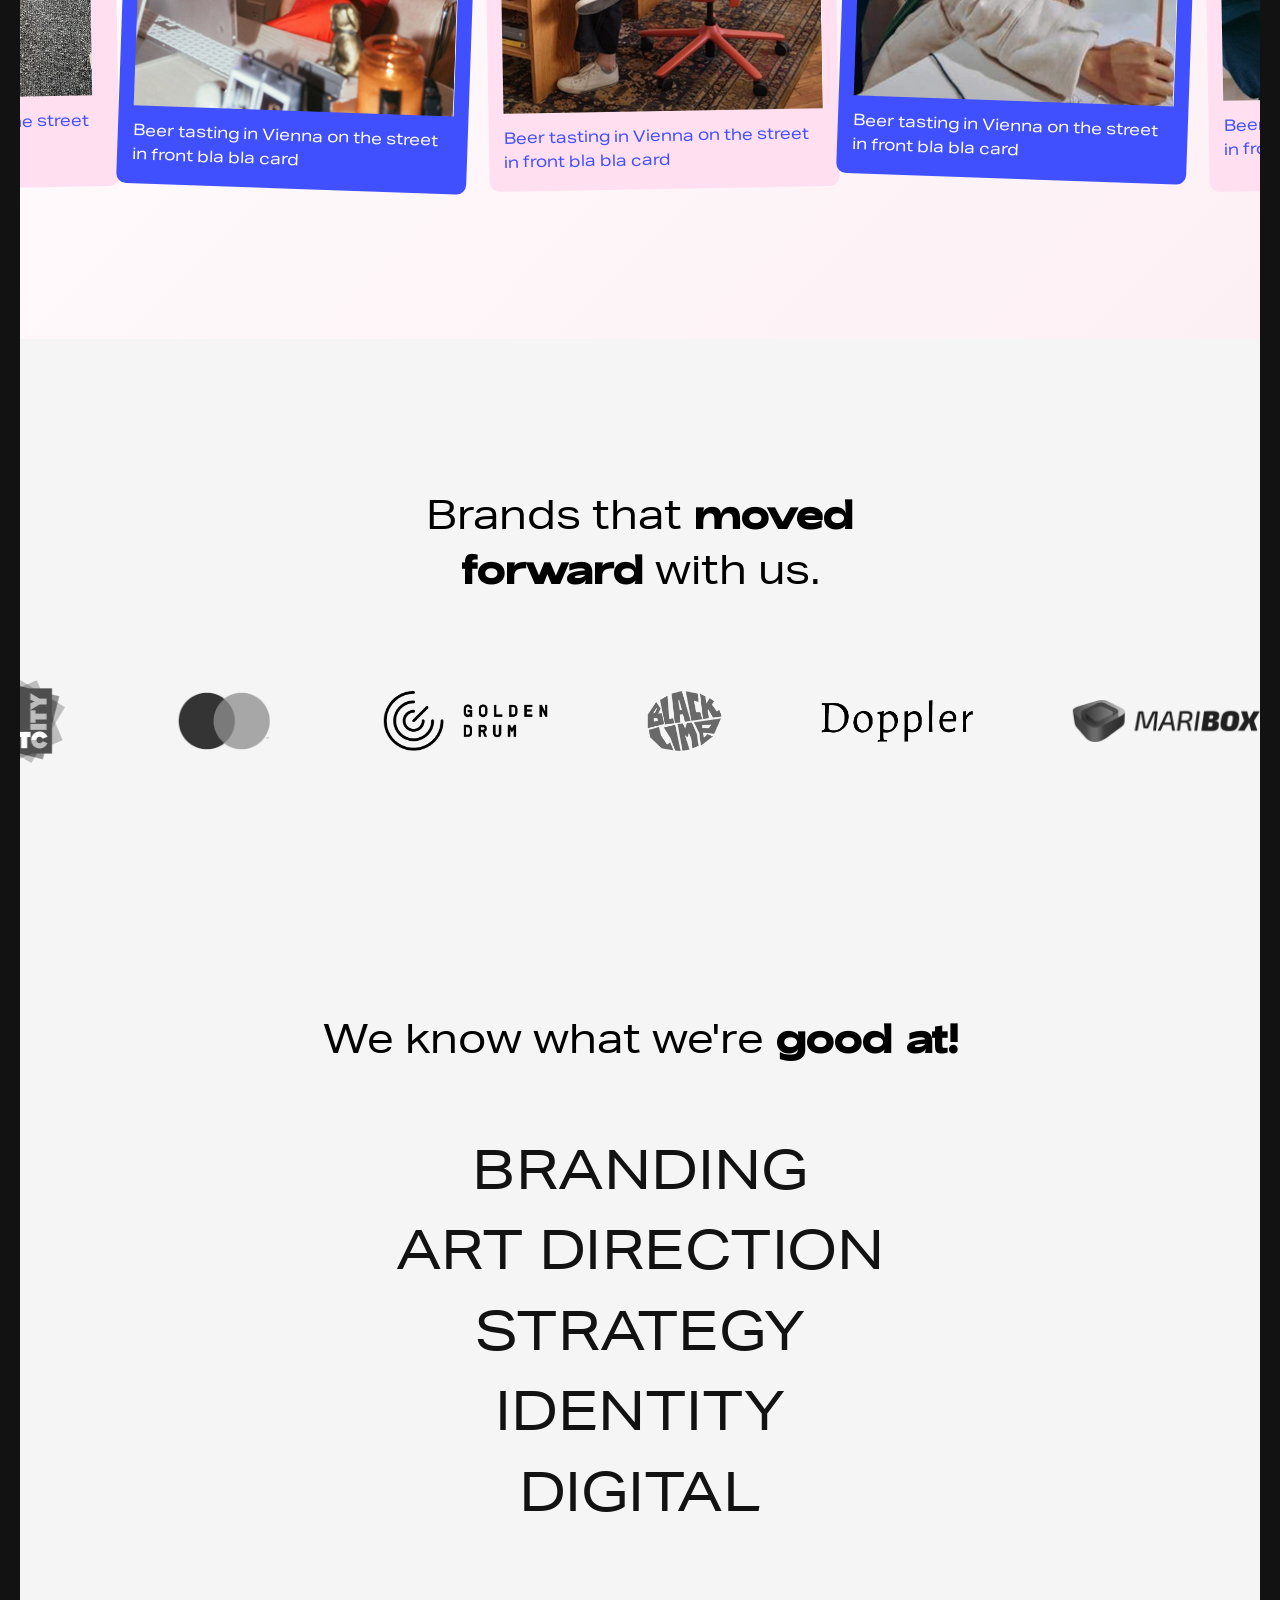
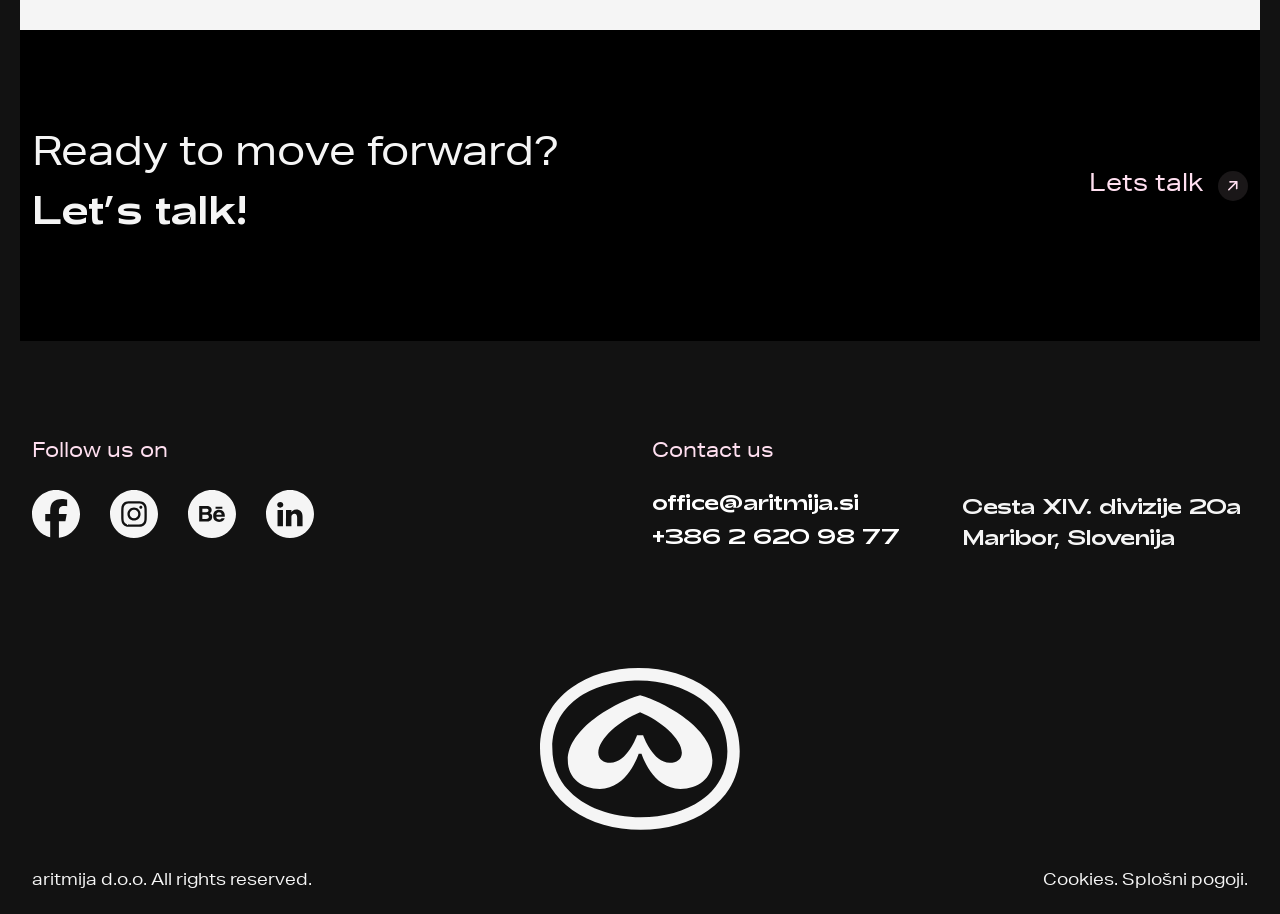
==== commit 03aced0a: "Add files via upload" ====
--- a/index.html
+++ b/index.html
@@ -16,7 +16,7 @@
         <div class="container-fluid">
             <div class="row">
               <div class="col-lg-12">
-                <nav class="header-wrapper">
+                <nav class="header-wrapper nav-desktop">
                   <a href="index.html">Home</a>
                   <a href="work.html">Work</a>
                   <div class="site-logo">
@@ -25,11 +25,51 @@
                   <a href="about.html">About</a>
                   <a href="contact.html">Contact</a>
                 </nav>
+
+                <!-- Mobile Menu -->
+                 <div class="mobile-nav">
+                  <div class="love-sm">
+                    <a href="#"><img src="assets/img/love.svg" alt=""></a>
+                  </div>
+                  <div class="logo-sm">
+                    <a href="index.html"><img src="assets/img/logo.svg" alt=""></a>
+                  </div>
+                  <div class="menu-trigger">
+                    <span></span>
+                    <span></span>
+                  </div>
+                 </div>
+                <!-- Mobile Menu -->
               </div>
             </div>
         </div>
     </header>
     <!------ Header Area End ----->
+
+
+
+    <!------ Slide Mobile Menu Area Start ----->
+    <div class="slide-menu">
+      <div class="menu-close">
+        <span></span>
+        <span></span>
+      </div>
+      <div class="menu_item">
+        <ul>
+          <li class="active"><a href="index.html">Home</a></li>
+          <li><a href="about.html">About</a></li>
+          <li><a href="work.html">Work</a></li>
+          <li><a href="contact.html">Contact</a></li>
+        </ul>
+      </div>
+      <div class="info-bottom">
+        <span>En</span>
+        <img src="assets/img/love.svg" alt="">
+        <span>Sl</span>
+      </div>
+    </div>
+    <!------ Slide Mobile Menu Area End ----->
+
 
     <!------ Hero Area Start ----->
     <section class="hero-area">
@@ -194,12 +234,12 @@
 
 
     <!------ Branding Area Start ----->
-    <section class="branding-area">
+    <section class="branding-area branding-home">
       <div class="container">
         <div class="row">
           <div class="col-lg-12 text-center">
             <div class="brief-title">
-              <h2>We know what we're <b>good at!</b></h2>
+              <h2>We know what we're <br class="for-mobile"> <b>good at!</b></h2>
             </div>
           </div>
           <div class="col-lg-12">
@@ -216,7 +256,7 @@
                 <img src="" alt="">
               </div>
             </div>
-          </div>
+          </div> 
         </div>
       </div>
     </section>
@@ -227,12 +267,12 @@
     <section class="cta-area">
       <div class="container">
         <div class="row align-items-center">
-          <div class="col-lg-8 col-md-7">
+          <div class="col-lg-8 col-md-8">
             <div class="cta-content">
               <h2>Ready to move forward? <br> <span>Let’s talk!</span></h2>
             </div>
           </div>
-          <div class="col-lg-4 col-md-5">
+          <div class="col-lg-4 col-md-4">
             <div class="cta-btn">
               <a href="#" class="common-btn">Lets talk <span><img src="assets/img/arrow.svg" alt=""></span></a>
             </div>
@@ -248,7 +288,7 @@
     <footer>
       <div class="container">
         <div class="row">
-          <div class="col-lg-6 col-md-6">
+          <div class="col-xl-6 col-lg-5 col-md-5">
             <div class="social-links">
               <h4>Follow us on</h4>
               <ul>
@@ -259,7 +299,7 @@
               </ul>
             </div>
           </div>
-          <div class="col-lg-6 col-md-6">
+          <div class="col-xl-6 col-lg-7 col-md-7">
             <div class="row">
               <h4>Contact us</h4>
               <div class="col-lg-6 col-md-6">
@@ -309,13 +349,10 @@
     <!-- Bootstrap Bundle with Popper -->
     <script src="assets/js/jquery.min.js"></script>
     <script src="assets/js/Popper.js"></script>
+    <script src="assets/js/bootstrap.min.js"></script>
     <script src="https://cdnjs.cloudflare.com/ajax/libs/gsap/3.12.5/gsap.min.js"></script>
     <script src="https://cdn.jsdelivr.net/npm/gsap@3/dist/Draggable.min.js"></script>
     <script src="https://cdnjs.cloudflare.com/ajax/libs/gsap/3.12.5/ScrollTrigger.min.js"></script>
-    <script src="assets/js/bootstrap.min.js"></script>
     <script src="assets/js/main.js"></script>
- <script>
-
-</script>
   </body>
 </html>
--- a/assets/css/style.css
+++ b/assets/css/style.css
@@ -81,6 +81,10 @@
 .site-logo a {
     display: inline-block;
 }
+.site-logo {
+    display: inline-block;
+    flex-shrink: 0;
+}
 .header-wrapper a {
     text-decoration: none;
     transition: .3s;
@@ -92,6 +96,12 @@
 .header-wrapper a:hover{
     color: #4050FF;
 }
+.mobile-nav{
+    display: none;
+}
+.logo-sm img {
+    width: 100px;
+}
 
 /*------------ Header Area End  ----------*/
 
@@ -111,6 +121,9 @@
     height: 700px;
     object-fit: cover;
     width: 100%;
+  }
+   .slide-menu {
+    display: none;
   }
 /*------------ Header Area End  ----------*/
 
@@ -223,9 +236,8 @@
 
 .showcase-slider {
     margin-bottom: 50px;
-    overflow: hidden;
-}
-
+    margin: 0 auto;
+}
 
 .slider-wrap {
     margin: 0 auto;
@@ -240,6 +252,7 @@
     object-fit: cover;
     height: 400px;
     transform-origin: center bottom;
+    margin: 40px 0;
 }
 .showcase-item img {
     width: 100%;
@@ -290,6 +303,7 @@
     padding: 150px 0;
     background: linear-gradient(100deg, rgba(255, 255, 255, 1) 0%, rgba(251, 224, 238, 1) 100%);background: linear-gradient(135deg, #ffffff 0%, #fdf0f5 100%);
     overflow: hidden;
+    padding-bottom: 100px;
 }
 .brief-title{
     margin-bottom: 80px;
@@ -300,6 +314,9 @@
 }
 .brief-title h2 b{
     font-family: 'Adieu-Regular';
+}
+.for-mobile{
+    display: none;
 }
 
 /*------------ Brief Area End  ----------*/
@@ -759,8 +776,8 @@
     font-family: 'Adieu-Regular';
     font-weight: normal;
 }
-.note-text  {
-    max-width: 750px;
+.note-text {
+    max-width: 700px;
     margin: 0 auto;
 }
 .back-home {
@@ -789,8 +806,11 @@
     font-size: 40px;
     line-height: 130%;
 }
+.about-title-wrap h2 .pink-text{
+    color: #FF3AD1;
+}
 .about-title-wrap h2 span{
-    color: #FF3AD1;
+    font-family: 'Adieu-Regular';
 }
 .team-slider {
     display: flex;
@@ -912,7 +932,7 @@
 
 .brand-area-two{
     padding: 120px 0;
-    background-image: linear-gradient(to left top, #faeff5, #f8f1f6, #f6f2f7, #f5f4f6, #f5f5f5);
+    background-image: linear-gradient(to right bottom, #f5f5f5, #f5f4f6, #f6f2f7, #f8f1f6, #faeff5);
 }
 
 
@@ -1214,7 +1234,9 @@
     font-size: 55px;
     color: #121212;
     line-height: 110%;
-    font-family: 'Adieu-Regular';
+    .together-content h2 {
+        font-size: 40px;
+    }
     display: inline-block;
     margin: 0;
     padding: 0 80px;
@@ -1240,7 +1262,7 @@
     display: flex;
     justify-content: space-between;
     gap: 0 20px;
-    z-index: 9;
+    z-index: 1;
 }
 .with-btn a {
     display: inline-block;
@@ -1296,3 +1318,33 @@
 
 
 
+.branding-area.branding-home{
+    background: #F5F5F5 !important;
+}
+
+.together-content h2 {
+    font-size: 40px;
+}
+.together-content h2 span{
+    font-family: 'Adieu-Regular';
+}
+.ct-wrap i {
+    font-style: normal;
+}
+.ct-wrap h4 {
+    display: none;
+}
+.inspire-title h2 {
+    font-size: 26px;
+    color: #121212;
+    text-align: center;
+}
+.inspiration-mobile-wrapper{
+    display: none;
+}
+
+
+.awards-wrap {
+    opacity: 0;
+    transform: translateY(50px);
+  }
--- a/assets/css/responsive.css
+++ b/assets/css/responsive.css
@@ -1,6 +1,12 @@
 /* XL Device :1200px. */
 @media (min-width: 1200px) and (max-width: 1449px) {
- 
+    .header-wrapper {
+        padding: 0 15px;
+        gap: 120px;
+    }
+    .header-wrapper a {
+        padding: 2px 15px;
+    }
 
 
 
@@ -11,9 +17,23 @@
 
 
 @media (min-width: 1200px) and (max-width: 1300px) {
-
-
-
+    .header-wrapper {
+        padding: 0 15px;
+        gap: 100px;
+    }
+    .header-wrapper a {
+        padding: 2px 15px;
+    }
+    .hero-video {
+        height: 680px;
+    }
+    .flip-card {
+        width: 270px;
+        height: 345px;
+    }
+    .flip-card-front {
+        padding: 12px;
+    }
 
 
 }
@@ -26,7 +46,121 @@
 
 /* LG Device :992px. */
 @media (min-width: 992px) and (max-width: 1200px) {
-
+    .header-wrapper {
+        padding: 0 15px;
+        gap: 80px;
+    }
+    .header-wrapper a {
+        padding: 2px 15px;
+    }
+    .hero-video {
+        height: 580px;
+    }
+    .showcase-area {
+        padding-top: 100px;
+        padding-bottom: 100px;
+    }
+    .section-title h2 {
+        font-size: 48px;
+    }
+    .showcase-title {
+        max-width: 600px;
+    }
+    .brief-area {
+        padding: 100px 0;
+        padding-bottom: 50px;
+    }
+    .brief-title {
+        margin-bottom: 50px;
+    }
+    .brand-slider-area {
+        padding: 100px 0;
+    }
+    .brief-title h2 {
+        font-size: 32px;
+    }
+    .cta-content h2 {
+        font-size: 36px;
+    }
+    .footer-info ul li a {
+        font-size: 20px;
+    }
+    .footer-info p {
+        font-size: 20px;
+    }
+    .footer-love img {
+        width: 160px;
+    }
+    .social-links ul li img {
+        width: 44px;
+    }
+    .social-links ul {
+        gap: 24px;
+    }
+    .bottom-title h4 {
+        font-size: 36px;
+    }
+    .common-btn {
+        font-size: 22px;
+    }
+    body {
+        padding: 0 15px;
+    }
+    .portfolio-info {
+        margin-top: 20px;
+    }
+    .portfolio-info h4 {
+        font-size: 18px;
+    }
+    .portfolio-info span {
+        font-size: 15px;
+    }
+    .portfolio-projects {
+        gap: 0 32px;
+    }
+    .project-card {
+        margin-top: 75px;
+    }
+    .together-content {
+        padding-left: 15px;
+    }
+    .together-content h2 {
+        font-size: 30px;
+    }
+    .projects-area {
+        padding-left: 15px;
+        padding-right: 15px;
+    }
+    .flip-card {
+        width: 240px;
+        height: 300px;
+    }
+    .flip-card-front {
+        padding: 10px;
+    }
+    .inspiration-area:hover .flip-card.card__5 {
+        top: 80%;
+        left: 50%;
+    }
+    .inspiration-title h2 {
+        font-size: 32px;
+    }
+    .inspiration-area:hover .flip-card.card__4 {
+        left: 50%;
+        top: 22%;
+    }
+    .inspiration-area:hover .flip-card.card__6 {
+        right: 0%;
+        top: 30%;
+    }
+    .inspiration-area:hover .flip-card.card__8 {
+        right: 1%;
+        top: 80%;
+    }
+    .inspiration-area:hover .flip-card.card__3 {
+        left: 22%;
+        top: 75%;
+    }
 
 
 
@@ -40,6 +174,169 @@
 
 /* LG Device 768px. */
 @media (min-width: 768px) and (max-width: 991px) {
+    .header-wrapper {
+        padding: 0;
+        gap: 0 40px;
+    }
+    .projects-area {
+        padding-left: 15px;
+        padding-right: 15px;
+    }
+    .header-wrapper a {
+        font-size: 15px;
+        padding: 2px 10px;
+    }
+    .hero-video {
+        height: 460px;
+    }
+    .showcase-area {
+        padding-top: 80px;
+        padding-bottom: 100px;
+    }
+    .section-title h2 {
+        font-size: 44px;
+    }
+    .showcase-title {
+        max-width: 550px;
+    }
+    .bottom-title h4 {
+        font-size: 32px;
+    }
+    .awards-wrap {
+        gap: 30px 40px;
+        margin-top: 100px;
+    }
+    .brief-area {
+        padding: 80px 0;
+        padding-bottom: 50px;
+    }
+    .brief-title {
+        margin-bottom: 50px;
+    }
+    .brief-title h2 {
+        font-size: 32px;
+    }
+    .team-card {
+        max-width: 320px;
+    }
+    .card-thumb img {
+        min-height: 360px;
+    }
+    .brand-slider-area {
+        padding: 100px 0;
+    }
+    .brand-logo {
+        padding: 0 35px;
+    }
+    .cta-content h2 {
+        font-size: 30px;
+    }
+    .cta-area {
+        padding: 60px 15px;
+    }
+    .social-links ul li img {
+        width: 36px;
+    }
+    .social-links ul {
+        gap: 20px;
+    }
+    .footer-info ul li a {
+        font-size: 16px;
+    }
+    .footer-info p {
+        font-size: 15px;
+    }
+    footer h4 {
+        font-size: 18px;
+        margin-bottom: 20px;
+    }
+    footer {
+        padding-top: 80px;
+        padding-bottom: 20px;
+    }
+    .footer-love img {
+        width: 150px;
+    }
+    .branding-list h2 {
+        font-size: 48px;
+    }
+    .portfolio-filter {
+        gap: 20px;
+    }
+    .portfolio-filter button {
+        font-size: 16px;
+    }
+    .portfolio-projects {
+        gap: 0 24px;
+    }
+    .project-card {
+        margin-top: 75px;
+    }
+    .portfolio-info {
+        margin-top: 20px;
+        display: block;
+    }
+    .portfolio-info h4 {
+        font-size: 20px;
+        margin-bottom: 8px;
+    }
+    .portfolio-info span {
+        font-size: 16px;
+    }
+    header {
+        padding-top: 50px;
+        padding-bottom: 40px;
+    }
+    .portfolio-title h2 {
+        font-size: 32px;
+    }
+    .portfolio-title .description p {
+        font-size: 16px;
+    }
+    .portfolio-title {
+        max-width: 600px;
+        margin-bottom: 50px;
+    }
+    .portfolio-title .description {
+        max-width: 540px;
+    }
+    body {
+        padding: 0 12px;
+    }
+    .together-content {
+        padding-left: 0px;
+    }
+    .together-content h2 {
+        font-size: 24px;
+    }
+    section.working-together-area {
+        padding:75px 0;
+    }
+    .creative-area {
+        padding: 60px 0;
+    }
+    .creative-area h2 {
+        gap: 30px;
+        font-size: 32px;
+    }
+    .faling-btn {
+        width: 580px;
+        gap: 0 15px;
+    }
+    .about-area {
+        padding-top: 75px;
+    }
+    .note-text h2 {
+        font-size: 32px;
+    }
+    .note-text {
+        max-width: 550px;
+        margin: 0 auto;
+    }
+    .project-info h2 {
+        font-size: 32px;
+        margin: 0;
+    }
 
 
 
@@ -52,9 +349,498 @@
 
 /* SM Small Device :320px. */
 @media only screen and (max-width: 767px) {
+    body {
+        padding: 0;
+    }
+    .nav-desktop{
+        display: none;
+    }
+    .hero-video {
+        height: auto;
+    }
+    .section-title h2 {
+        font-size: 30px;
+        line-height: 110%;
+        font-weight: normal;
+    }
+    .branding-list h2 {
+        font-size: 32px;
+        padding: 0 1px;
+        letter-spacing: 0;
+    }
+    .showcase-area {
+        padding-top: 75px;
+        padding-bottom: 75px;
+    }
+    .common-btn {
+        font-size: 20px;
+    }
+    .bottom-title {
+        margin-top: 75px;
+    }
+    .awards-wrap {
+        grid-template-columns: repeat(3, 1fr);
+        gap: 30px 30px;
+        margin-top: 50px;
+    }
+    .bottom-title h4 {
+        font-size: 22px;
+    }
+
+    .brief-area {
+        padding: 60px 0;
+        padding-bottom:25px;
+    }
+    .brand-slider-area {
+        padding: 60px 0;
+        background: #F9F2F6;
+    }
+    .brief-title h2 {
+        font-size: 24px;
+    }
+    .for-mobile{
+        display: block;
+    }
+    .brief-title {
+        margin-bottom: 50px;
+    }
+    .brand-logo {
+        padding: 0 25px;
+    }
+    
+    .brand-logo img {
+        max-height: 40px;
+    }
+    .min-h img {
+        max-height: 30px;
+    }
+    .logo-squre img {
+        max-height: 60px;
+    }
+    .cta-area {
+        padding: 50px 0;
+    }
+    .cta-content h2 {
+        font-size: 20px;
+    }
+    .cta-btn {
+        text-align: left;
+        margin-top: 25px;
+    }
+    footer {
+        padding-top: 50px;
+        padding-bottom: 20px;
+    }
+    .social-links ul li img {
+        width: 38px;
+    }
+    footer h4 {
+        font-size: 16px;
+        margin-bottom: 25px;
+    }
+    .footer-info ul li a {
+        font-size: 18px;
+    }
+    .footer-info p {
+        font-size: 18px;
+        max-width: 300px;
+        margin-top: 15px;
+    }
+    .footer-love img {
+        width: 125px;
+    }
+    .social-links {
+        margin-bottom: 50px;
+        max-width: 400px;
+    }
+    .social-links ul {
+        gap: 30px;
+        justify-content: space-between;
+    }
+    .footer-love {
+        margin-top: 50px;
+    }
+    .copyright-wrap p {
+        font-size: 14px;
+    }
+    .copyright-wrap {
+        gap: 10px;
+        flex-direction: column;
+        flex-direction: column-reverse;
+    }
+    .card-thumb img {
+        min-height: 280px;
+        max-height: 280px;
+        width: 100%;
+        object-fit: cover;
+    }
+    .team-card {
+        padding: 12px;
+        max-width: 260px;
+    }
+    .team-info span {
+        font-size: 12px;
+    }
+    .team-slider {
+        padding-top: 20px;
+        padding: 50px 0;
+        margin-top: -25px;
+    }
+    .branding-area {
+        padding: 75px 0;
+    }
+    header {
+        padding-top: 18px;
+        padding-bottom: 18px;
+    }
+    .mobile-nav{
+        display: flex;
+        align-items: center;
+        gap: 24px;
+        justify-content: space-between;
+    }
+    .love-sm img {
+        width: 32px;
+    }
+    .logo-sm img {
+        width: 100px;
+    }
+    
+    .menu-trigger {
+        width: 30px;
+        display: block;
+        cursor: pointer;
+    }
+    
+    .menu-trigger span {
+        display: block;
+        width: 100%;
+        height: 2px;
+        background: #fff;
+        margin: 10px 0;
+        transition: .3s;
+        transform: rotate(0);
+        position: relative;
+        top: 0;
+    }
+    .info-bottom img {
+        width: 50px;
+        flex-shrink: 0;
+    }
+    
+    .info-bottom {
+        display: flex;
+        align-items: center;
+        justify-content: space-between;
+        gap: 20px;
+    }
+    .slide-menu {
+        padding: 15px;
+        position: fixed;
+        left: 0;
+        top: 0;
+        width: 100%;
+        height: 100%;
+        z-index: 999999;
+        transition: .3s;
+        background: #121212;
+    }
+    .menu_item {
+        margin-top: 100px;
+    }
+    .slide-menu {
+        padding: 15px;
+        position: fixed;
+        display: block;
+        left: 0;
+        top: 0;
+        width: 100%;
+        height: 100%;
+        z-index: 9;
+        transition: .3s;
+        background: #121212;
+        display: flex;
+        flex-direction: column;
+        justify-content: space-between;
+        gap: 40px 0;
+        opacity: 0;
+        visibility: hidden;
+    }
+    .slide-menu.active {
+        opacity: 1;
+        visibility: visible;
+    }
+    .menu_item ul {
+        margin: 0;
+        padding: 0;
+        list-style: none;
+    }
+    .menu_item ul li {
+        display: block;
+        margin-bottom: 20px;
+    }
+    .menu_item ul li a {
+        color: #fff;
+        font-size: 54px;
+        transition: .3s;
+        font-family: 'Adieu-Regular';
+        display: inline-block;
+        line-height: 110%;
+    }
+    .menu_item li a:hover{
+        color: #FF3AD1;
+    }
+    .menu_item li.active a{
+        color: #FF3AD1;
+    }
+    .menu-close {
+        width: 30px;
+        display: block;
+        cursor: pointer;
+        position: absolute;
+        top: 15px;
+        right: 15px
+    }
+    
+    .menu-close span {
+        display: block;
+        width: 100%;
+        height: 2px;
+        background: #fff;
+        margin: 10px 0;
+        transition: .3s;
+        transform: rotate(0);
+        position: relative;
+        top: 0;
+    }
+    .menu-close span:nth-child(1) {
+        transform: rotate(45deg);
+        top: 6px;
+    }
+    .menu-close span:nth-child(2) {
+        transform: rotate(-45deg);
+        top: -6px;
+    }
+    .info-bottom span {
+        display: inline-block;
+        font-size: 24px;
+        text-transform: uppercase;
+    }
+
+    .portfolio-filter {
+        gap: 15px;
+        flex-wrap: wrap;
+    }
+    .portfolio-filter button {
+        font-size: 13px;
+    }
+    .portfolio-area {
+        padding: 60px 0;
+    }
+    .portfolio-title h2 {
+        font-size: 20px;
+    }
+    .portfolio-title .description p {
+        font-size: 14px;
+    }
+    .portfolio-projects {
+        grid-template-columns: repeat(1, 1fr);
+    }
+    .portfolio-info {
+        margin-top: 15px;
+        gap: 20px;
+        display: block;
+    }
+    .portfolio-info h4 {
+        font-size: 18px;
+        margin-bottom: 5px;
+    }
+    .portfolio-info span {
+        font-size: 15px;
+    }
+    .project-card {
+        margin-top: 50px;
+    }
+    .working-together-area {
+        padding:50px 0;
+    }
+    .faling-btn {
+        width: 100%;
+        gap: 20px;
+        flex-wrap: wrap;
+    }
+    .creative-area {
+        padding: 75px 0;
+    }
+    .ct-wrap i {
+        display: none;
+    }
+    .creative-area h2 {
+        font-size: 26px;
+    }
+    .ct-wrap h4 {
+        font-size: 20px;
+        display: block;
+    }
+    .creative-area h2 span {
+        text-align: center;
+        justify-content: center;
+    }
+    section.working-together-area {
+        padding: 50px 0;
+    }
+    .together-content {
+        padding-left: 0;
+        margin-top: 20px;
+    }
+    .together-content h2 {
+        font-size: 24px;
+    }
+    .about-title-wrap h2 {
+        font-size: 26px;
+    }
+    .about-area {
+        padding-top: 50px;
+    }
+    .contact-title h2 {
+        font-size: 20px;
+    }
+    .contact-title p {
+        font-size: 14px;
+    }
+    .contact-area {
+        padding: 50px 0;
+    }
+    .btn__primary {
+        font-size: 16px;
+    }
+    .note-text h2 {
+        font-size: 20px;
+        margin: 0;
+    }
+    .content-block h2 {
+        font-size: 20px;
+        text-align: center;
+        margin-bottom: 35px;
+    }
+    .content-block h4 {
+        font-size: 16px;
+    }
+    .content-block p {
+        font-size: 14px;
+    }
+    .terms-area {
+        padding-top: 50px;
+        padding-bottom: 50px;
+    }
+    .project-info h2 {
+        font-size: 20px;
+        margin: 0;
+        text-align: center;
+        margin-bottom: 20px;
+    }
+    .project-info {
+        margin-bottom: 0;
+    }
+    .project-video {
+        height: auto;
+    }
+    .subtitle {
+        text-align: center;
+    }
+    .project-content {
+        padding-top: 20px;
+        padding-bottom: 40px;
+    }
+    .row.project-content p {
+        font-size: 14px;
+    }
+    .inspiration-wrapper{
+        display: none;
+    }
+    .description-text p {
+        font-size: 15px;
+    }
+    .project-details p {
+        font-size: 15px;
+    }
+    .hover-image {
+        max-width: 220px;
+        height: 300px;
+        object-fit: cover;
+    }
+    .branding-list {
+        display: flex;
+        width: 100%;
+    }
+    .inspiration-mobile-wrapper{
+        display: block;
+    }
+    .inspire-title {
+        max-width: 200px;
+        margin: 0 auto;
+        margin-bottom: 50px;
+    }
+    .inspire-title h2 {
+        font-size: 25px;
+        color: #121212;
+        text-align: center;
+    }
+    .inspire-title h2 span{
+        font-family: 'Adieu-Regular';
+    }
+    .inspiration-area {
+        padding: 50px 0;
+    }
+    .with-btn {
+        position: relative;
+        display: none;
+    }
+    .inspiration-mobile-wrapper .flip-card {
+        width: 260px;
+        height: 340px;
+        cursor: pointer;
+        position: relative;
+        left: unset;
+        top: unset;
+        transform: unset;
+    }
+    .flip-card-front {
+        padding: 10px;
+    }
+    .owl-dots {
+        display: flex;
+        justify-content: center;
+        align-items: center;
+        gap: 10px;
+        margin-top: 10px;
+    }
+    
+    .owl-dots button {
+        width: 20px;
+        height: 8px;
+        background: #FFDFF0 !important;
+        border-radius: 15px;
+        transition: .3s;
+    }
+    .owl-dots button.active {
+        background: #4050FF !important;
+    }
+    .team-info h4 {
+        font-size: 20px;
+    }
+    .owl-item:nth-child(odd) .flip-card{
+        transform: rotate(1.5deg);
+    }
+    .owl-item:nth-child(een) .flip-card{
+        transform: rotate(-1.5deg);
+    }
+    .owl-item{
+        padding: 15px 0;
+    }
   
-
-
+      
+   
 
 }
 
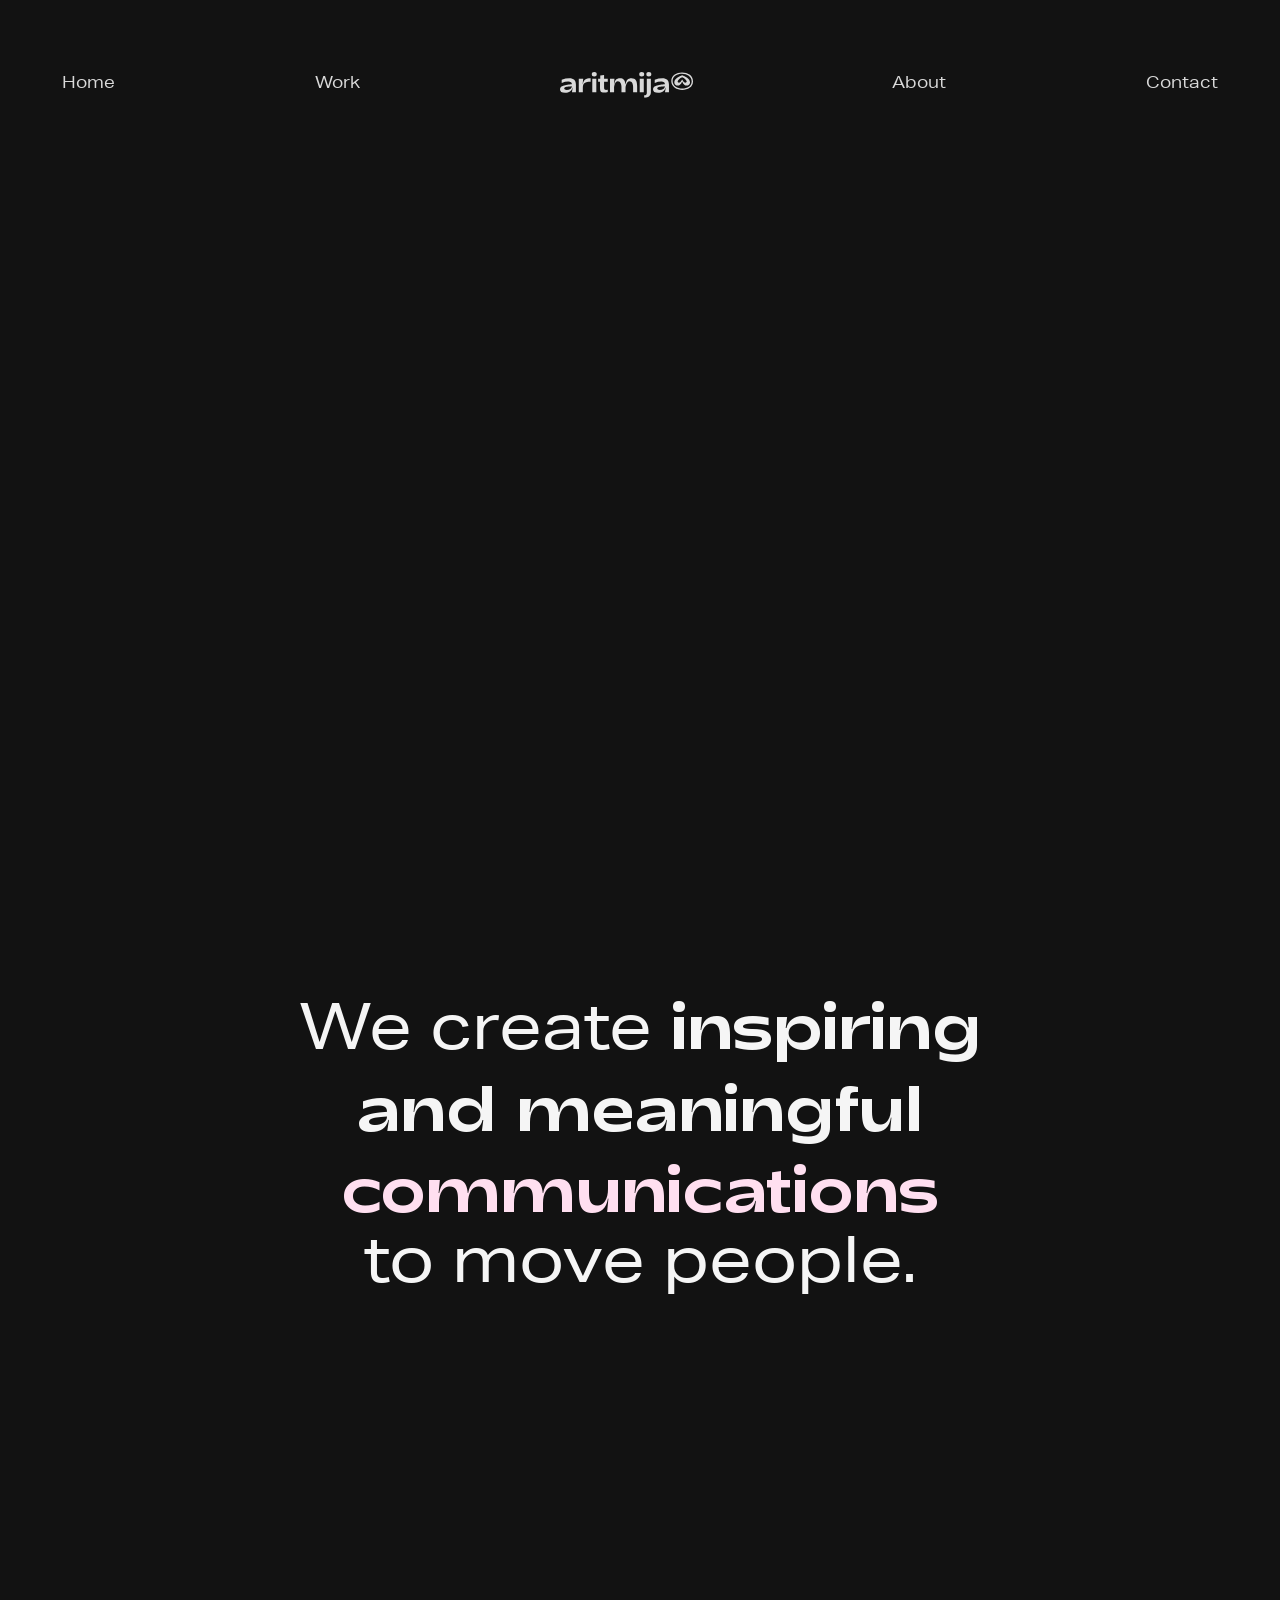
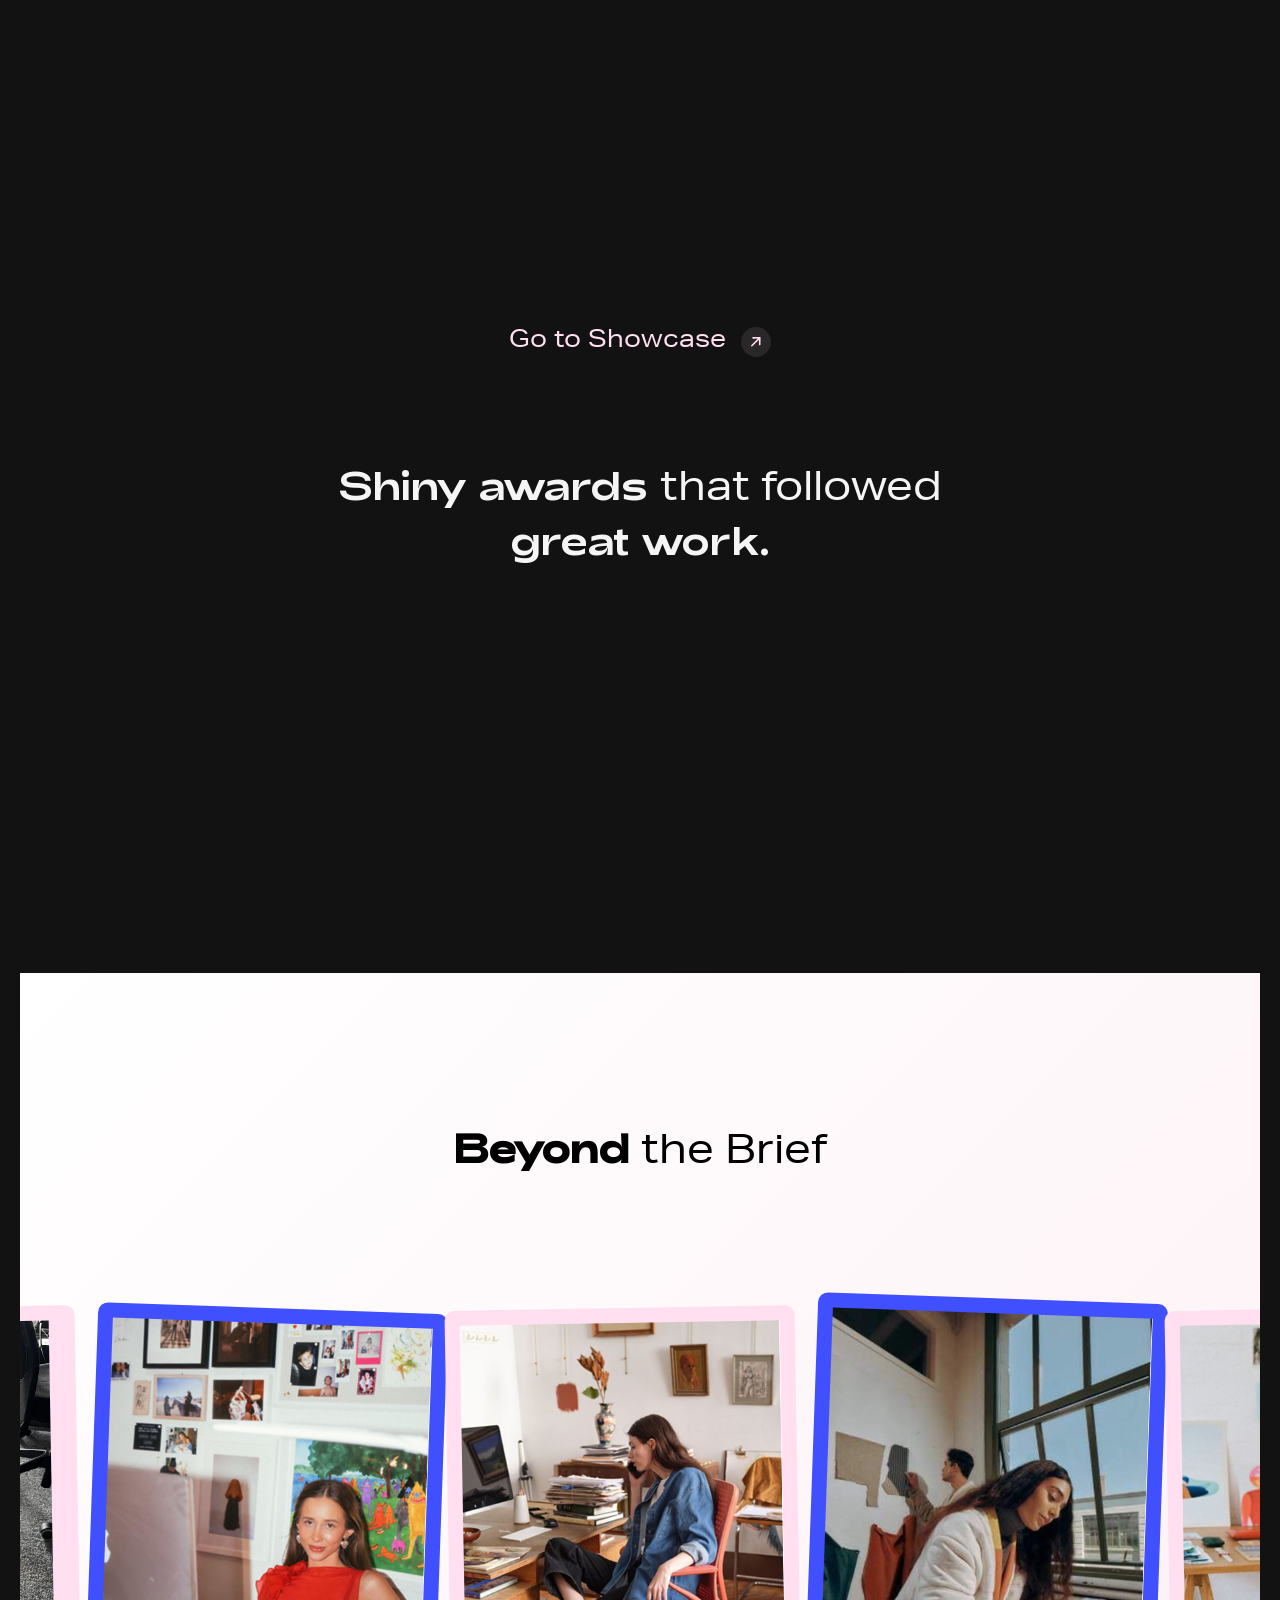
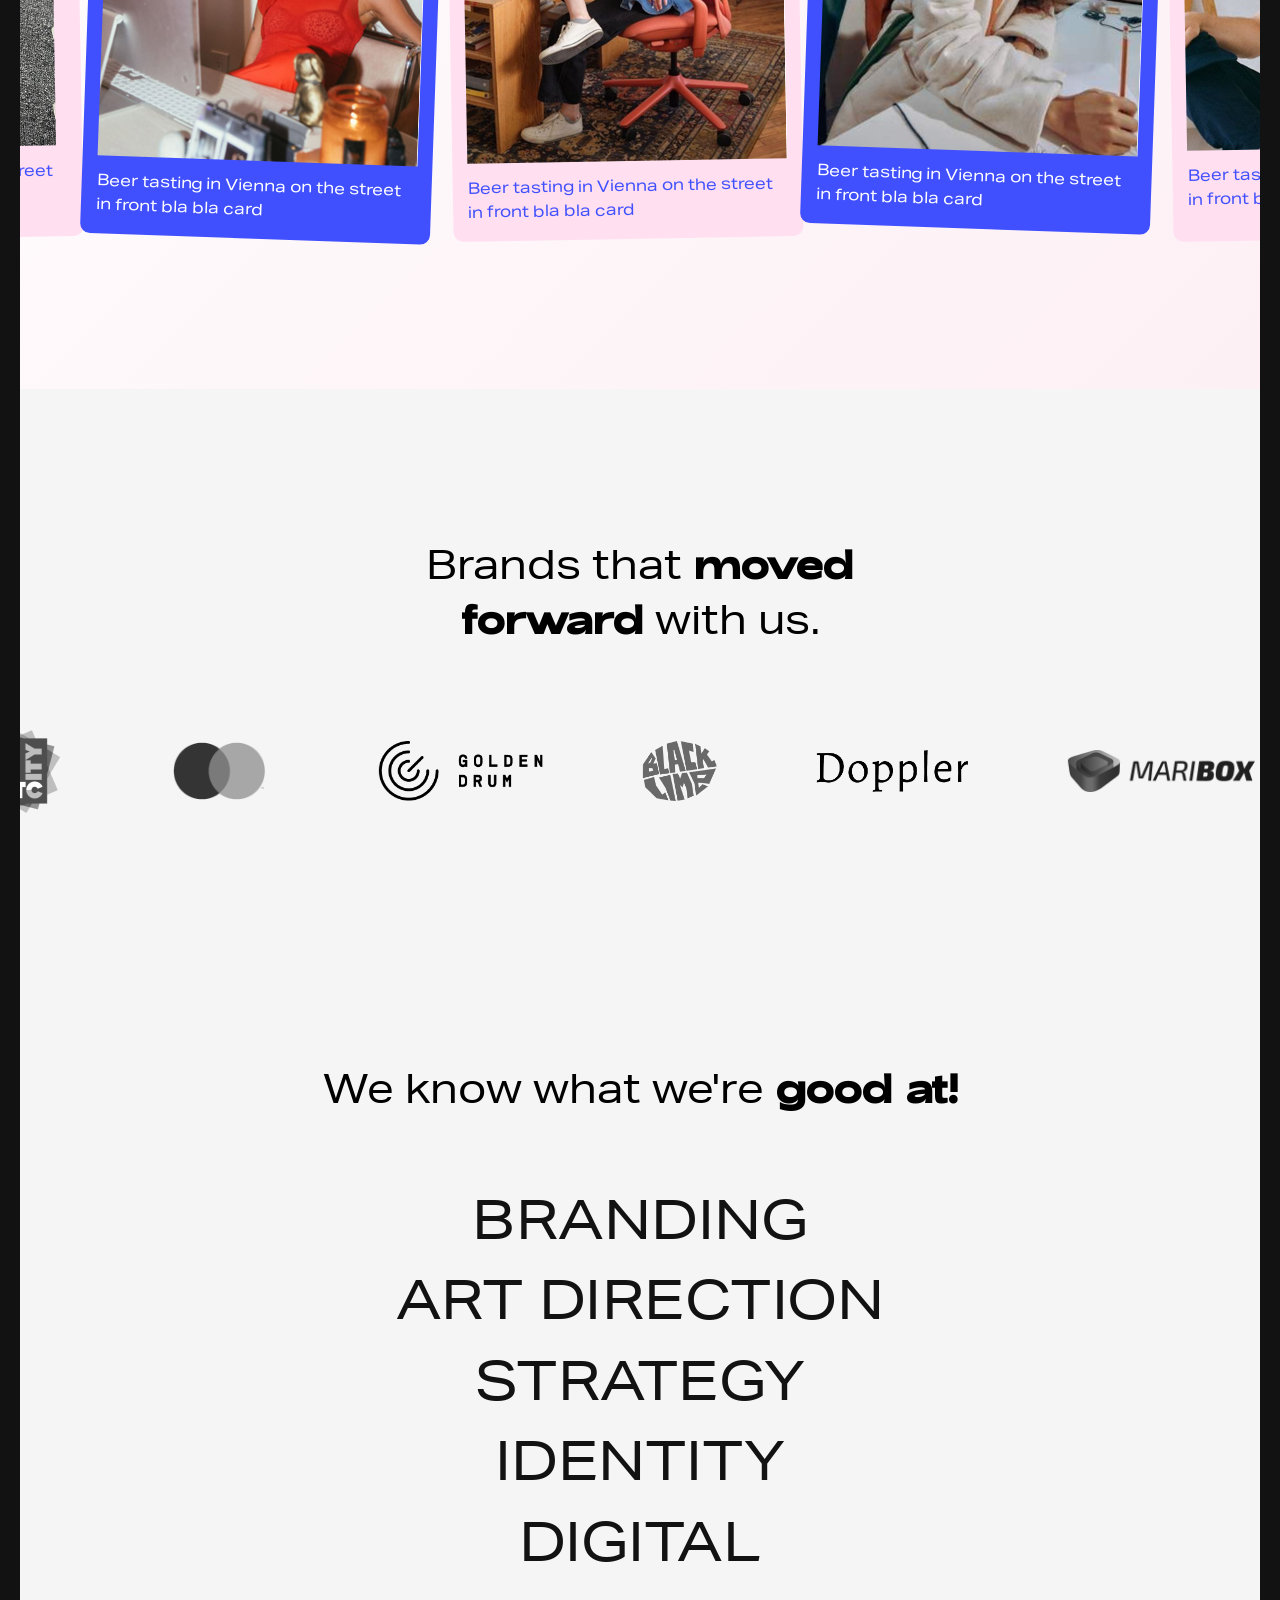
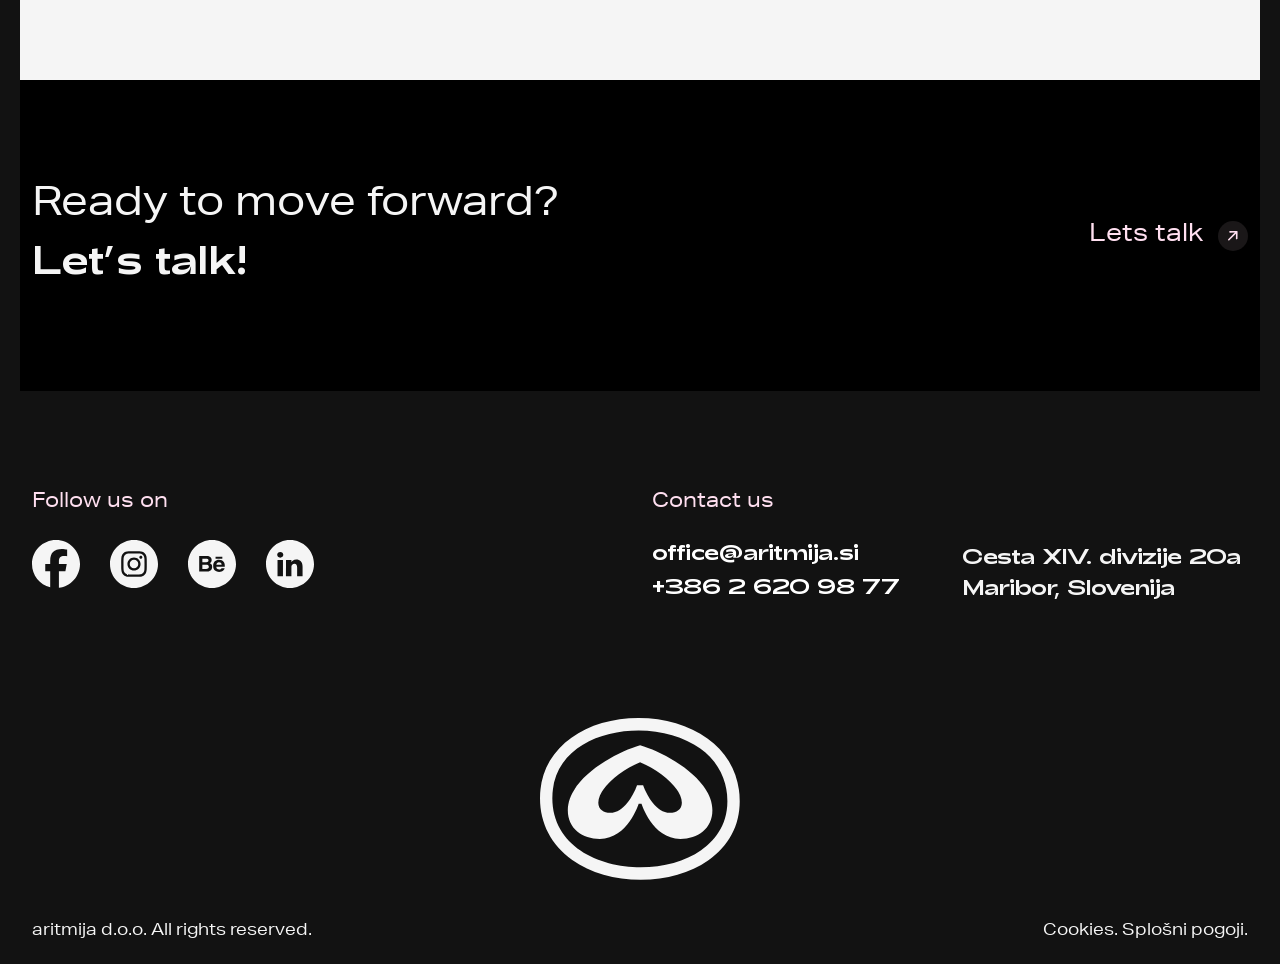
==== commit 1e4a1874: "Add files via upload" ====
--- a/index.html
+++ b/index.html
@@ -4,7 +4,10 @@
     <!-- Required meta tags -->
     <meta charset="utf-8" />
     <meta name="viewport" content="width=device-width, initial-scale=1" />
+    <link rel="icon" type="image/x-icon" href="assets/img/love.svg">
     <link rel="stylesheet" href="assets/css/bootstrap.min.css" />
+    <link rel="stylesheet" href="assets/css/owl.carousel.min.css" />
+    <link rel="stylesheet" href="assets/css/owl.theme.default.min.css" />
     <link rel="stylesheet" href="assets/css/style.css" />
     <link rel="stylesheet" href="assets/css/responsive.css" />
     <title>Home</title>
@@ -111,6 +114,17 @@
             <img src="assets/img/show-5.jpg" alt="">
           </div>
         </div>
+
+        <!---- showcase slider Mobile Version --->
+        <div class="showcase-gellary-wrap">
+          <div class="showcase-gellary owl-carousel">
+            <img src="assets/img/show-1.jpg" alt="">
+            <img src="assets/img/show-2.jpg" alt="">
+            <img src="assets/img/show-3.jpg" alt="">
+            <img src="assets/img/show-4.jpg" alt="">
+            <img src="assets/img/show-5.jpg" alt="">
+          </div>
+        </div>
       </div>
       <div class="container">
         <div class="row">
@@ -203,6 +217,8 @@
       </div>
     </section>
     <!------ Brief Area End ----->
+
+
 
 
     <!------ Brand Slider Area Start ----->
@@ -283,7 +299,6 @@
     <!------ CTA Area End ----->
 
 
-
     <!------ Footer Area Start ----->
     <footer>
       <div class="container">
@@ -350,9 +365,10 @@
     <script src="assets/js/jquery.min.js"></script>
     <script src="assets/js/Popper.js"></script>
     <script src="assets/js/bootstrap.min.js"></script>
+    <script src="assets/js/owl.carousel.min.js"></script>
     <script src="https://cdnjs.cloudflare.com/ajax/libs/gsap/3.12.5/gsap.min.js"></script>
+    <script src="https://cdnjs.cloudflare.com/ajax/libs/gsap/3.12.5/ScrollTrigger.min.js"></script>
     <script src="https://cdn.jsdelivr.net/npm/gsap@3/dist/Draggable.min.js"></script>
-    <script src="https://cdnjs.cloudflare.com/ajax/libs/gsap/3.12.5/ScrollTrigger.min.js"></script>
     <script src="assets/js/main.js"></script>
   </body>
 </html>
--- a/assets/css/style.css
+++ b/assets/css/style.css
@@ -235,9 +235,10 @@
 }
 
 .showcase-slider {
+    margin: 0 auto;
     margin-bottom: 50px;
-    margin: 0 auto;
-}
+}
+
 
 .slider-wrap {
     margin: 0 auto;
@@ -261,7 +262,7 @@
     position: relative;
     transition: .3s;
 }
-.showcase-item.center{
+.showcase-item:nth-child(3){
     width: 340px;
     height: 440px;
     z-index: 5;
@@ -288,7 +289,9 @@
     height: 390px;
 }
 
-
+.showcase-gellary-wrap{
+    display: none
+}
 
 /*------------ Showcase Area End  ----------*/
 
@@ -1347,4 +1350,15 @@
 .awards-wrap {
     opacity: 0;
     transform: translateY(50px);
-  }+  }
+  .showcase-item {
+    opacity: 0;
+    transform: translateY(60px);
+  }
+
+
+
+
+
+
+ 
--- a/assets/css/responsive.css
+++ b/assets/css/responsive.css
@@ -808,7 +808,7 @@
     .flip-card-front {
         padding: 10px;
     }
-    .owl-dots {
+    .inspiration-overlay-slider .owl-dots {
         display: flex;
         justify-content: center;
         align-items: center;
@@ -816,31 +816,59 @@
         margin-top: 10px;
     }
     
-    .owl-dots button {
+   .inspiration-overlay-slider .owl-dots button {
         width: 20px;
         height: 8px;
         background: #FFDFF0 !important;
         border-radius: 15px;
         transition: .3s;
     }
-    .owl-dots button.active {
+   .inspiration-overlay-slider .owl-dots button.active {
         background: #4050FF !important;
     }
     .team-info h4 {
         font-size: 20px;
     }
-    .owl-item:nth-child(odd) .flip-card{
+   .inspiration-overlay-slider .owl-item:nth-child(odd) .flip-card{
         transform: rotate(1.5deg);
     }
-    .owl-item:nth-child(een) .flip-card{
+    .inspiration-overlay-slider .owl-item:nth-child(even) .flip-card{
         transform: rotate(-1.5deg);
     }
-    .owl-item{
+    .inspiration-overlay-slider .owl-item{
         padding: 15px 0;
     }
   
       
-   
+    .showcase-item {
+        width: 180px;
+        height: 225px;
+        margin: 32px 0;
+    }
+    .showcase-item:nth-child(3) {
+        width: 220px;
+        height: 240px;
+    }
+    .showcase-item:nth-child(4) {
+        height: 220px;
+    }
+    .showcase-item:nth-child(5) {
+        height: 210px;
+    }
+    .slider-wrap{
+        display: none;
+    }
+
+    .showcase-gellary-wrap{
+        display: block;
+    }
+    .showcase-gellary img{
+        height: 320px;
+        object-fit: cover;
+    }
+    .showcase-gellary .owl-item:nth-child(odd) img{
+        transform: rotate(-1.5deg);
+    }
 
 }
 
